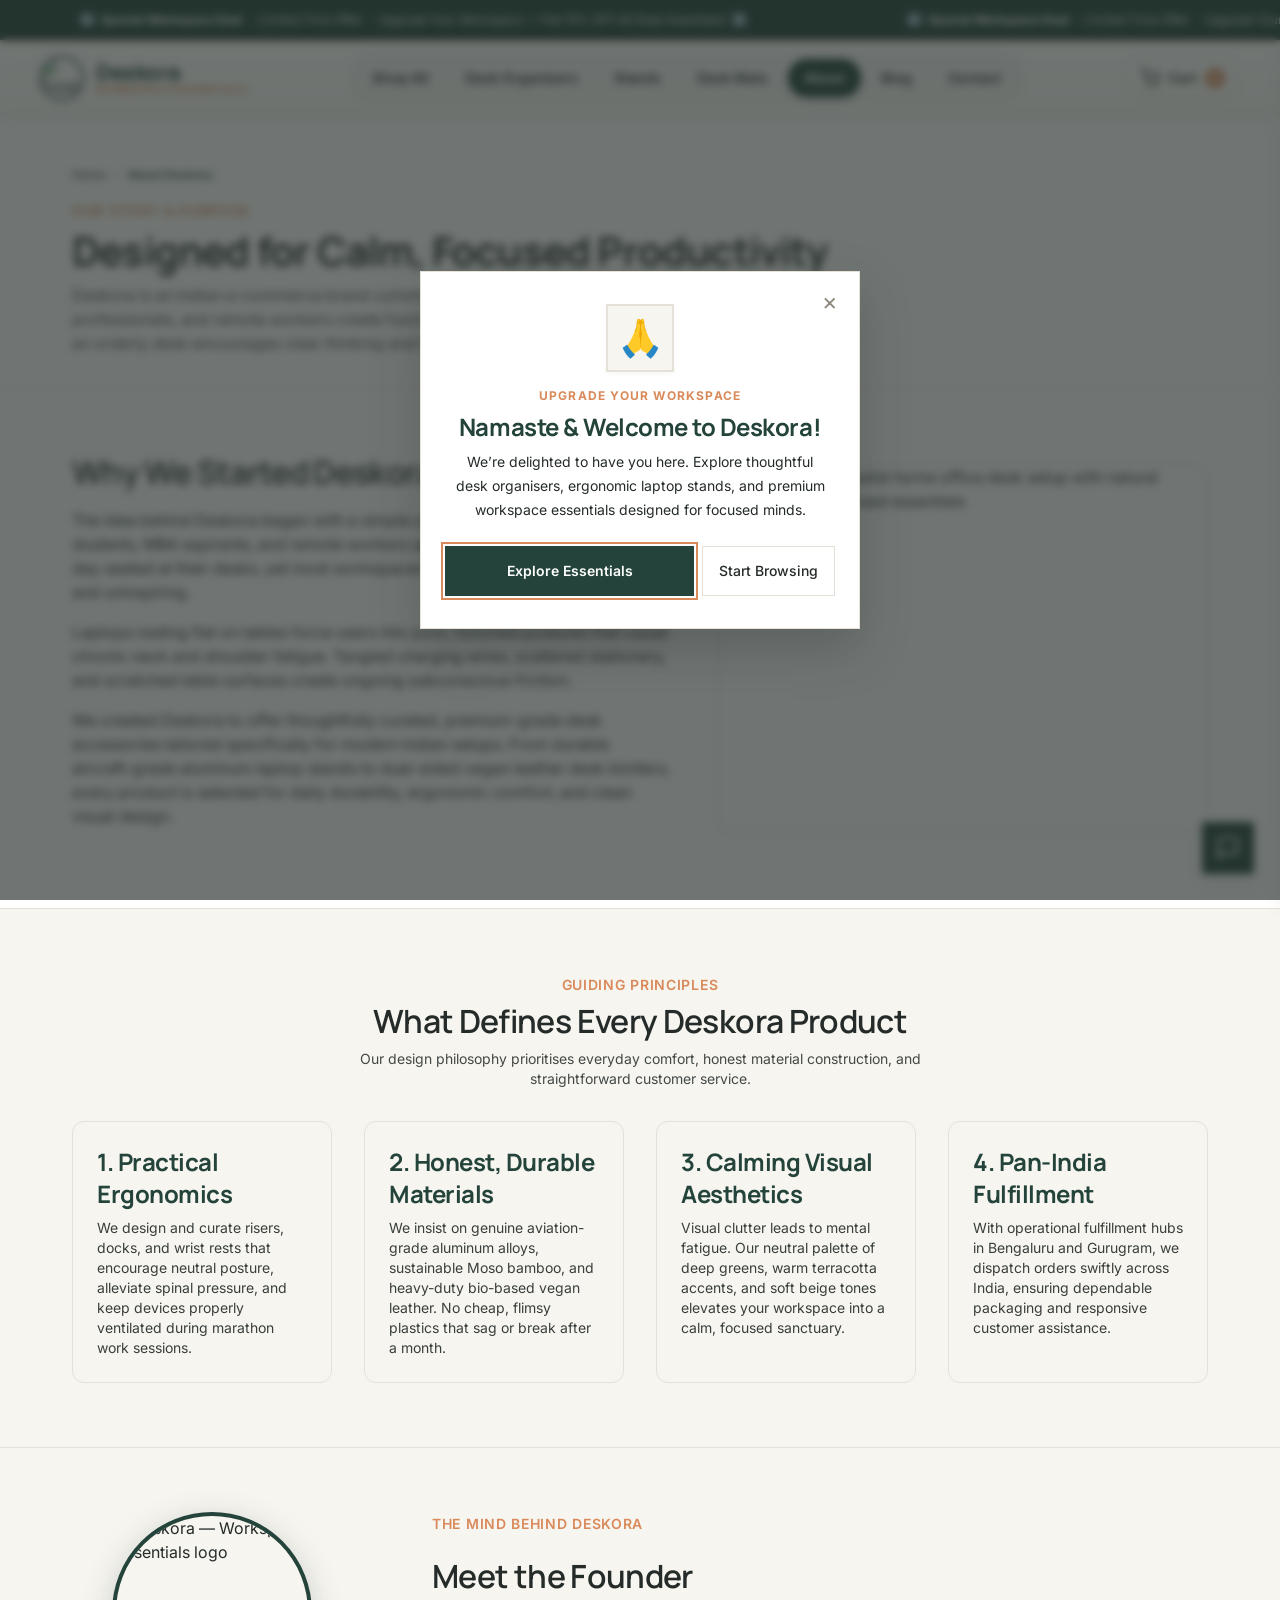
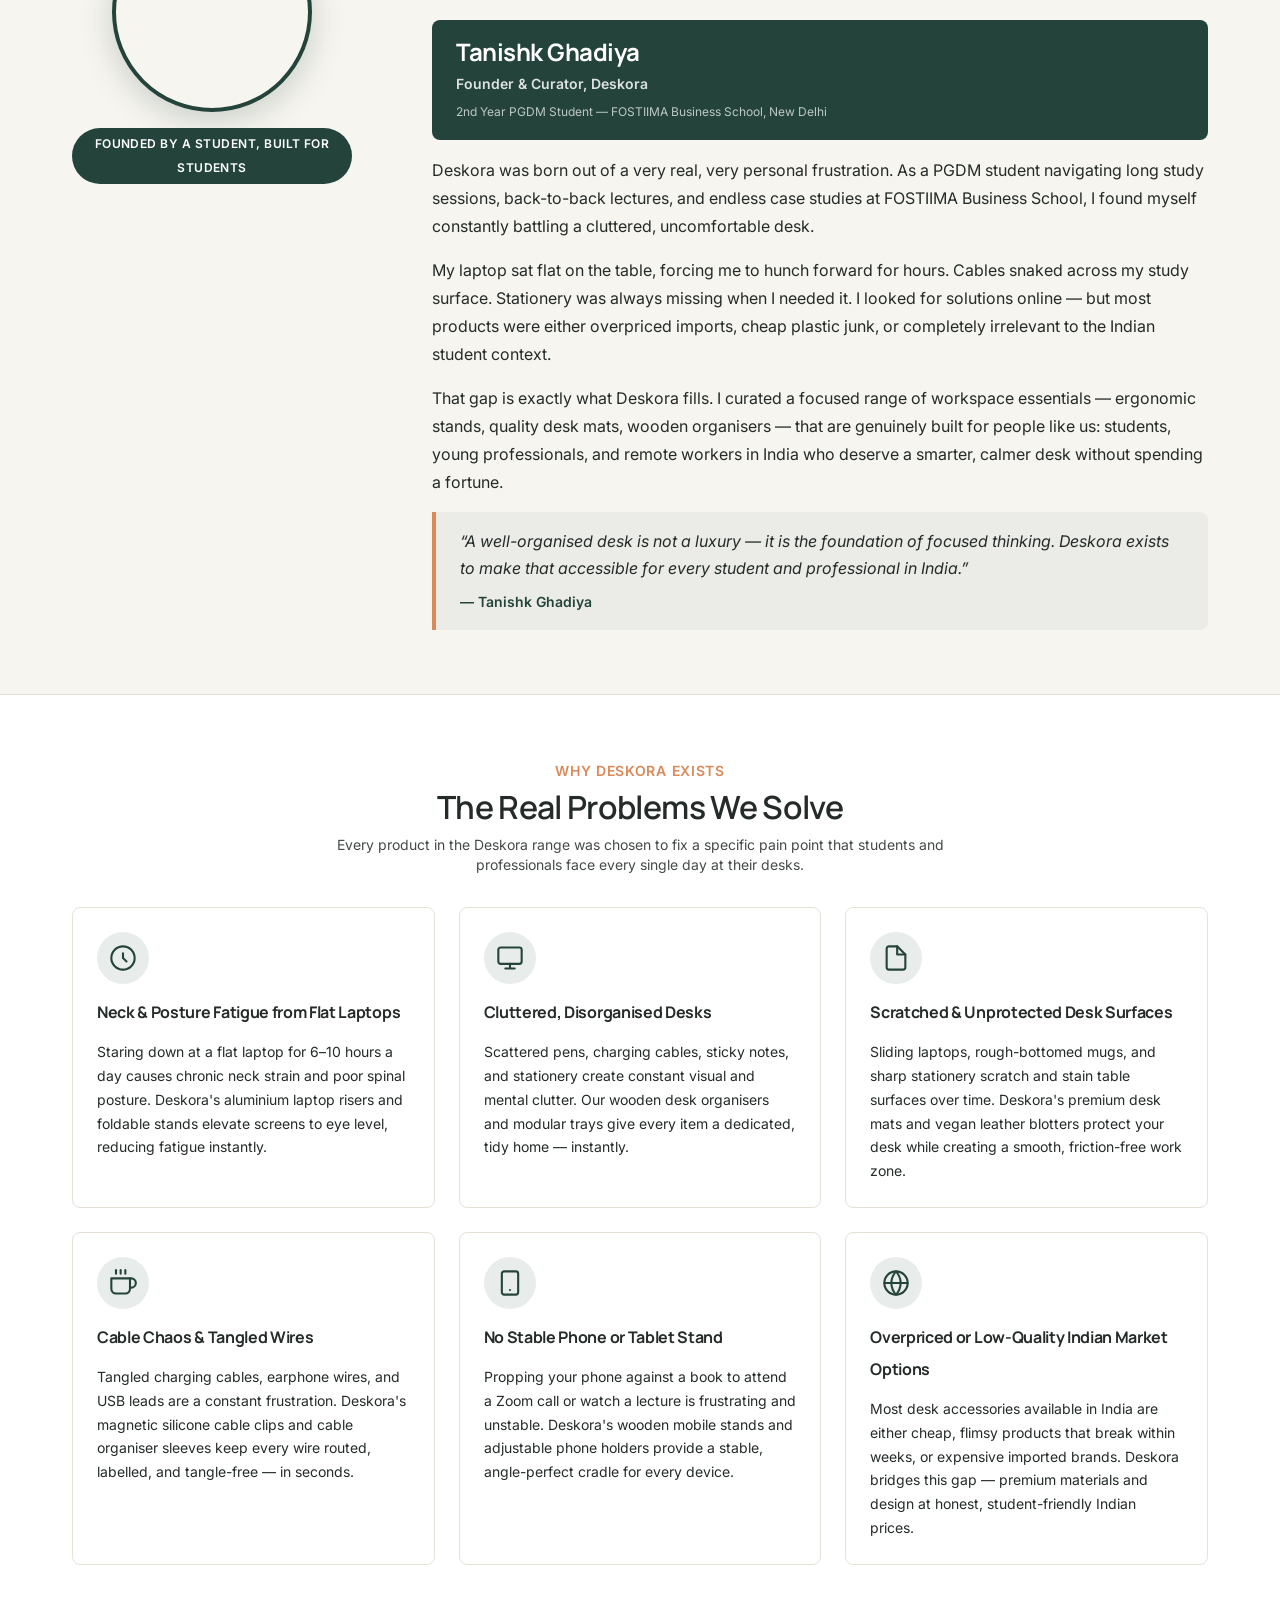
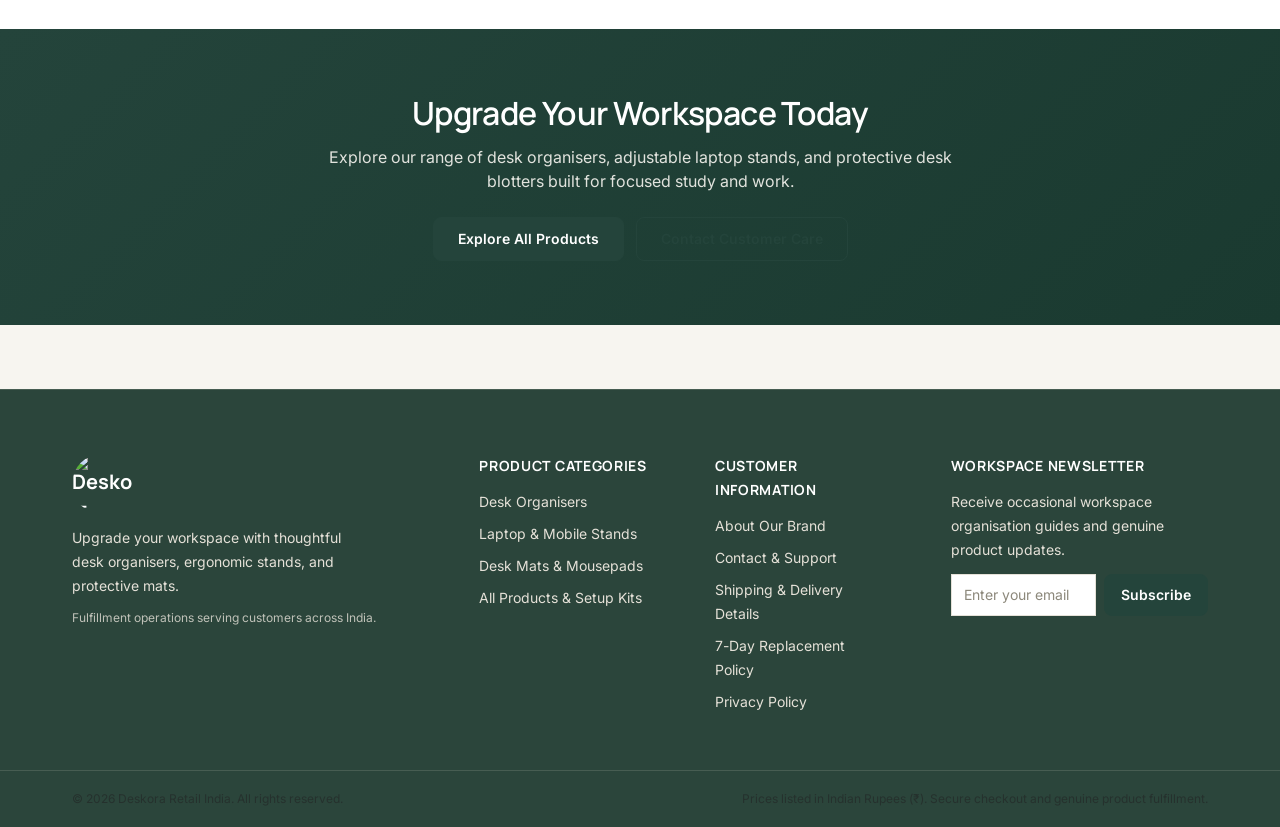
==== about-us.html @ 025d9688 "Add files via upload" ====
﻿<!DOCTYPE html>
<html lang="en">
<head>
  <!-- Google tag (gtag.js) -->
  <script async src="https://www.googletagmanager.com/gtag/js?id=G-N4H3FCHGR4"></script>
  <script>
    window.dataLayer = window.dataLayer || [];
    function gtag(){dataLayer.push(arguments);}
    gtag('js', new Date());
    gtag('config', 'G-N4H3FCHGR4');
  </script>
  <meta charset="UTF-8" />
  <meta name="viewport" content="width=device-width, initial-scale=1.0" />
  <title>About Deskora | Our Story &amp; Workspace Mission</title>
  <meta name="description" content="Learn about Deskora and our mission to help Indian students and professionals create organised, functional, and aesthetic workspaces." />
  <meta name="robots" content="index, follow" />
  <meta name="theme-color" content="#24443B" />

  <!-- Preconnect to Google Fonts -->
  <link rel="preconnect" href="https://fonts.googleapis.com" />
  <link rel="preconnect" href="https://fonts.gstatic.com" crossorigin />

  <!-- Single Shared Stylesheet -->
  <link rel="icon" type="image/jpeg" href="assets/logo.jpg" />
  <link rel="stylesheet" href="style.css" />
</head>
<body>

  <!-- =========================================================================
       1. REUSABLE HEADER & NAVIGATION
       ========================================================================= -->
  <header class="site-header">
    <!-- Announcement Bar - continuous ticker -->
    <div class="announcement-bar" role="banner" aria-label="Site announcement">
      <div class="announcement-track">
        <p class="announcement-text">&#127381;&nbsp;&nbsp;<strong>Special Workspace Deal</strong>&nbsp;&nbsp;&#8231;&nbsp;&nbsp;Limited Time Offer&nbsp;&nbsp;&#8231;&nbsp;&nbsp;Upgrade Your Workspace &mdash; Flat 15% OFF All Desk Essentials!&nbsp;&nbsp;&#127381;</p>
        <p class="announcement-text" aria-hidden="true">&#127381;&nbsp;&nbsp;<strong>Special Workspace Deal</strong>&nbsp;&nbsp;&#8231;&nbsp;&nbsp;Limited Time Offer&nbsp;&nbsp;&#8231;&nbsp;&nbsp;Upgrade Your Workspace &mdash; Flat 15% OFF All Desk Essentials!&nbsp;&nbsp;&#127381;</p>
      </div>
    </div>

    <!-- Main Navigation Bar -->
    <div class="nav-wrapper">
      <div class="container header-inner">
        
                <!-- Brand Logo -->
        <a href="index.html" class="brand-logo" aria-label="Deskora Homepage">
          <img src="assets/logo.jpg" alt="Deskora Logo" class="brand-logo-img" width="44" height="44" />
          <span class="brand-text-wrap">
            <span class="brand-name">Deskora</span>
            <span class="brand-sub">Workspace Essentials</span>
          </span>
        </a>

        <!-- Desktop Navigation Menu -->
        <nav class="desktop-nav" aria-label="Desktop Primary Navigation">
          <ul class="nav-list">
            <li><a href="shop.html" class="nav-link">Shop All</a></li>
            <li><a href="desk-organisers.html" class="nav-link">Desk Organisers</a></li>
            <li><a href="laptop-and-mobile-stands.html" class="nav-link">Stands</a></li>
            <li><a href="desk-mats-and-mousepads.html" class="nav-link">Desk Mats</a></li>
            <li><a href="about-us.html" class="nav-link nav-link-active" aria-current="page">About</a></li>
            <li><a href="blog.html" class="nav-link">Blog</a></li>
            <li><a href="contact.html" class="nav-link">Contact</a></li>
          </ul>
        </nav>

        <!-- Header Actions: Cart Button & Mobile Menu Toggle -->
        <div class="header-actions">
          <!-- Cart Toggle Button with Counter Badge -->
          <button 
            type="button" 
            class="cart-toggle-btn" 
            id="cart-toggle-btn" 
            aria-label="Open Shopping Cart" 
            aria-expanded="false" 
            aria-controls="cart-drawer">
            <svg class="cart-icon" width="20" height="20" viewBox="0 0 24 24" fill="none" stroke="currentColor" stroke-width="2" stroke-linecap="round" stroke-linejoin="round" aria-hidden="true">
              <circle cx="9" cy="21" r="1"></circle>
              <circle cx="20" cy="21" r="1"></circle>
              <path d="M1 1h4l2.68 13.39a2 2 0 0 0 2 1.61h9.72a2 2 0 0 0 2-1.61L23 6H6"></path>
            </svg>
            <span class="cart-btn-label">Cart</span>
            <span class="cart-count-badge" id="cart-count-badge" aria-live="polite">0</span>
          </button>
          
          <!-- Mobile Menu Button (Hamburger) -->
          <button 
            type="button" 
            class="mobile-menu-btn" 
            id="mobile-menu-btn" 
            aria-label="Toggle navigation menu" 
            aria-expanded="false" 
            aria-controls="mobile-nav">
            <span class="menu-icon-bar" aria-hidden="true"></span>
            <span class="menu-icon-bar" aria-hidden="true"></span>
            <span class="menu-icon-bar" aria-hidden="true"></span>
          </button>
        </div>

      </div>
    </div>

    <!-- Mobile Navigation Drawer -->
    <nav class="mobile-nav" id="mobile-nav" aria-label="Mobile Navigation">
      <ul class="mobile-nav-list">
        <li><a href="index.html" class="mobile-nav-link">Home</a></li>
        <li><a href="shop.html" class="mobile-nav-link">Shop All Products</a></li>
        <li><a href="desk-organisers.html" class="mobile-nav-link">Desk Organisers</a></li>
        <li><a href="laptop-and-mobile-stands.html" class="mobile-nav-link">Laptop &amp; Mobile Stands</a></li>
        <li><a href="desk-mats-and-mousepads.html" class="mobile-nav-link">Desk Mats &amp; Mousepads</a></li>
        <li><a href="about-us.html" class="mobile-nav-link mobile-nav-link-active" aria-current="page">About Deskora</a></li>
        <li><a href="contact.html" class="mobile-nav-link">Contact &amp; Support</a></li>
      </ul>
      <div class="mobile-nav-footer">
        <a href="shop.html" class="btn btn-primary">Browse All Products</a>
      </div>
    </nav>
  </header>

  <!-- =========================================================================
       CART DRAWER (SLIDE-OUT PANEL)
       ========================================================================= -->
  <div class="cart-backdrop" id="cart-backdrop" aria-hidden="true"></div>
  <aside class="cart-drawer" id="cart-drawer" role="dialog" aria-modal="true" aria-labelledby="cart-drawer-title" aria-hidden="true">
    <div class="cart-drawer-header">
      <div id="cart-drawer-title" class="cart-drawer-title">Your Cart</div>
      <button type="button" class="cart-close-btn" id="cart-close-btn" aria-label="Close cart">&times;</button>
    </div>
    <div class="cart-drawer-body" id="cart-items-container">
      <p class="cart-empty-message">Your cart is currently empty. Explore our desk essentials to get started.</p>
    </div>
    <div class="cart-drawer-footer">
      <div class="cart-subtotal-row">
        <span>Subtotal:</span>
        <span class="cart-subtotal-price" id="cart-subtotal-price">₹0</span>
      </div>
      <p class="cart-tax-notice">Standard pan-India delivery. Taxes calculated at checkout.</p>
      <button type="button" class="btn btn-primary cart-checkout-btn" id="cart-checkout-btn">Proceed to Checkout</button>
      <div class="checkout-status-notice" id="checkout-status-notice" role="status" aria-live="polite"></div>
    </div>
  </aside>

  <!-- =========================================================================
       2. MAIN CONTENT: ABOUT DESKORA
       ========================================================================= -->
  <main id="main-content" class="about-page-main">

    <!-- Breadcrumb & Header -->
    <section class="page-header-section" aria-labelledby="about-page-title">
      <div class="container">
        <nav class="breadcrumb-nav" aria-label="Breadcrumb">
          <ol class="breadcrumb-list">
            <li><a href="index.html">Home</a></li>
            <li aria-hidden="true">&rsaquo;</li>
            <li aria-current="page">About Deskora</li>
          </ol>
        </nav>
        <p class="section-tagline">Our Story &amp; Purpose</p>
        <h1 id="about-page-title" class="page-title">Designed for Calm, Focused Productivity</h1>
        <p class="page-intro-text">
          Deskora is an Indian e-commerce brand committed to helping students, young professionals, and remote workers create functional and aesthetic workspaces. We believe an orderly desk encourages clear thinking and better daily focus.
        </p>
      </div>
    </section>

    <!-- Narrative Story Section with Image Split -->
    <section class="about-story-section" aria-labelledby="story-heading">
      <div class="container about-grid">
        <div class="about-content">
          <h2 id="story-heading" class="section-title">Why We Started Deskora</h2>
          <p>
            The idea behind Deskora began with a simple observation: millions of Indian students, MBA aspirants, and remote workers spend upwards of 8 to 12 hours a day seated at their desks, yet most workspaces are cluttered, uncomfortable, and uninspiring.
          </p>
          <p>
            Laptops resting flat on tables force users into poor, hunched postures that cause chronic neck and shoulder fatigue. Tangled charging wires, scattered stationery, and scratched table surfaces create ongoing subconscious friction.
          </p>
          <p>
            We created Deskora to offer thoughtfully curated, premium-grade desk accessories tailored specifically for modern Indian setups. From durable aircraft-grade aluminum laptop stands to dual-sided vegan leather desk blotters, every product is selected for daily durability, ergonomic comfort, and clean visual design.
          </p>
        </div>
        <div class="about-image-wrapper">
          <img 
            src="https://images.unsplash.com/photo-1507238691740-187a5b1d37b8?w=800&amp;auto=format&amp;fit=crop&amp;q=80" 
            alt="Warm and minimalist home office desk setup with natural sunlight and organised essentials"
            class="about-image"
            width="800"
            height="600"
            loading="eager"
          />
        </div>
      </div>
    </section>

    <!-- Brand Values & Core Pillars -->
    <section class="about-values-section" aria-labelledby="values-heading">
      <div class="container">
        <div class="section-header">
          <p class="section-tagline">Guiding Principles</p>
          <h2 id="values-heading" class="section-title">What Defines Every Deskora Product</h2>
          <p class="section-description">
            Our design philosophy prioritises everyday comfort, honest material construction, and straightforward customer service.
          </p>
        </div>

        <div class="guide-pillars-grid">
          
          <div class="guide-pillar-card">
            <h3 class="pillar-title">1. Practical Ergonomics</h3>
            <p class="pillar-text">
              We design and curate risers, docks, and wrist rests that encourage neutral posture, alleviate spinal pressure, and keep devices properly ventilated during marathon work sessions.
            </p>
          </div>

          <div class="guide-pillar-card">
            <h3 class="pillar-title">2. Honest, Durable Materials</h3>
            <p class="pillar-text">
              We insist on genuine aviation-grade aluminum alloys, sustainable Moso bamboo, and heavy-duty bio-based vegan leather. No cheap, flimsy plastics that sag or break after a month.
            </p>
          </div>

          <div class="guide-pillar-card">
            <h3 class="pillar-title">3. Calming Visual Aesthetics</h3>
            <p class="pillar-text">
              Visual clutter leads to mental fatigue. Our neutral palette of deep greens, warm terracotta accents, and soft beige tones elevates your workspace into a calm, focused sanctuary.
            </p>
          </div>

          <div class="guide-pillar-card">
            <h3 class="pillar-title">4. Pan-India Fulfillment</h3>
            <p class="pillar-text">
              With operational fulfillment hubs in Bengaluru and Gurugram, we dispatch orders swiftly across India, ensuring dependable packaging and responsive customer assistance.
            </p>
          </div>

        </div>
      </div>
    </section>

    <!-- =========================================================
         FOUNDER SECTION — The Face Behind Deskora
         ========================================================= -->
    <section class="founder-section" aria-labelledby="founder-heading">
      <div class="container founder-grid">

        <!-- Founder Logo / Badge -->
        <div class="founder-visual">
          <div class="founder-logo-wrap">
            <img src="assets/logo.jpg" alt="Deskora — Workspace Essentials logo" class="founder-logo-img" width="200" height="200" />
          </div>
          <div class="founder-badge">
            <span class="founder-badge-label">Founded by a Student, Built for Students</span>
          </div>
        </div>

        <!-- Founder Story -->
        <div class="founder-content">
          <p class="section-tagline">The Mind Behind Deskora</p>
          <h2 id="founder-heading" class="section-title">Meet the Founder</h2>
          <div class="founder-intro-card">
            <div class="founder-name-block">
              <h3 class="founder-name">Tanishk Ghadiya</h3>
              <p class="founder-title">Founder &amp; Curator, Deskora</p>
              <p class="founder-credentials">2nd Year PGDM Student &mdash; FOSTIIMA Business School, New Delhi</p>
            </div>
          </div>
          <p class="founder-para">
            Deskora was born out of a very real, very personal frustration. As a PGDM student navigating long study sessions, back-to-back lectures, and endless case studies at FOSTIIMA Business School, I found myself constantly battling a cluttered, uncomfortable desk.
          </p>
          <p class="founder-para">
            My laptop sat flat on the table, forcing me to hunch forward for hours. Cables snaked across my study surface. Stationery was always missing when I needed it. I looked for solutions online — but most products were either overpriced imports, cheap plastic junk, or completely irrelevant to the Indian student context.
          </p>
          <p class="founder-para">
            That gap is exactly what Deskora fills. I curated a focused range of workspace essentials — ergonomic stands, quality desk mats, wooden organisers — that are genuinely built for people like us: students, young professionals, and remote workers in India who deserve a smarter, calmer desk without spending a fortune.
          </p>
          <blockquote class="founder-quote">
            &ldquo;A well-organised desk is not a luxury &mdash; it is the foundation of focused thinking. Deskora exists to make that accessible for every student and professional in India.&rdquo;
            <cite>&mdash; Tanishk Ghadiya</cite>
          </blockquote>
        </div>
      </div>
    </section>

    <!-- =========================================================
         PROBLEMS WE SOLVE
         ========================================================= -->
    <section class="problems-section" aria-labelledby="problems-heading">
      <div class="container">
        <div class="section-header">
          <p class="section-tagline">Why Deskora Exists</p>
          <h2 id="problems-heading" class="section-title">The Real Problems We Solve</h2>
          <p class="section-description">
            Every product in the Deskora range was chosen to fix a specific pain point that students and professionals face every single day at their desks.
          </p>
        </div>

        <div class="problems-grid">

          <div class="problem-card">
            <div class="problem-icon" aria-hidden="true">
              <svg width="28" height="28" viewBox="0 0 24 24" fill="none" stroke="currentColor" stroke-width="1.8" stroke-linecap="round" stroke-linejoin="round">
                <path d="M12 2C6.48 2 2 6.48 2 12s4.48 10 10 10 10-4.48 10-10S17.52 2 12 2z"/>
                <path d="M12 8v4l3 3"/>
              </svg>
            </div>
            <h3 class="problem-title">Neck &amp; Posture Fatigue from Flat Laptops</h3>
            <p class="problem-text">
              Staring down at a flat laptop for 6–10 hours a day causes chronic neck strain and poor spinal posture. Deskora's aluminium laptop risers and foldable stands elevate screens to eye level, reducing fatigue instantly.
            </p>
          </div>

          <div class="problem-card">
            <div class="problem-icon" aria-hidden="true">
              <svg width="28" height="28" viewBox="0 0 24 24" fill="none" stroke="currentColor" stroke-width="1.8" stroke-linecap="round" stroke-linejoin="round">
                <rect x="2" y="3" width="20" height="14" rx="2"/>
                <path d="M8 21h8M12 17v4"/>
              </svg>
            </div>
            <h3 class="problem-title">Cluttered, Disorganised Desks</h3>
            <p class="problem-text">
              Scattered pens, charging cables, sticky notes, and stationery create constant visual and mental clutter. Our wooden desk organisers and modular trays give every item a dedicated, tidy home — instantly.
            </p>
          </div>

          <div class="problem-card">
            <div class="problem-icon" aria-hidden="true">
              <svg width="28" height="28" viewBox="0 0 24 24" fill="none" stroke="currentColor" stroke-width="1.8" stroke-linecap="round" stroke-linejoin="round">
                <path d="M13 2H6a2 2 0 0 0-2 2v16a2 2 0 0 0 2 2h12a2 2 0 0 0 2-2V9z"/>
                <polyline points="13,2 13,9 20,9"/>
              </svg>
            </div>
            <h3 class="problem-title">Scratched &amp; Unprotected Desk Surfaces</h3>
            <p class="problem-text">
              Sliding laptops, rough-bottomed mugs, and sharp stationery scratch and stain table surfaces over time. Deskora's premium desk mats and vegan leather blotters protect your desk while creating a smooth, friction-free work zone.
            </p>
          </div>

          <div class="problem-card">
            <div class="problem-icon" aria-hidden="true">
              <svg width="28" height="28" viewBox="0 0 24 24" fill="none" stroke="currentColor" stroke-width="1.8" stroke-linecap="round" stroke-linejoin="round">
                <path d="M18 8h1a4 4 0 0 1 0 8h-1"/>
                <path d="M2 8h16v9a4 4 0 0 1-4 4H6a4 4 0 0 1-4-4V8z"/>
                <line x1="6" y1="1" x2="6" y2="4"/>
                <line x1="10" y1="1" x2="10" y2="4"/>
                <line x1="14" y1="1" x2="14" y2="4"/>
              </svg>
            </div>
            <h3 class="problem-title">Cable Chaos &amp; Tangled Wires</h3>
            <p class="problem-text">
              Tangled charging cables, earphone wires, and USB leads are a constant frustration. Deskora's magnetic silicone cable clips and cable organiser sleeves keep every wire routed, labelled, and tangle-free — in seconds.
            </p>
          </div>

          <div class="problem-card">
            <div class="problem-icon" aria-hidden="true">
              <svg width="28" height="28" viewBox="0 0 24 24" fill="none" stroke="currentColor" stroke-width="1.8" stroke-linecap="round" stroke-linejoin="round">
                <rect x="5" y="2" width="14" height="20" rx="2" ry="2"/>
                <line x1="12" y1="18" x2="12" y2="18"/>
              </svg>
            </div>
            <h3 class="problem-title">No Stable Phone or Tablet Stand</h3>
            <p class="problem-text">
              Propping your phone against a book to attend a Zoom call or watch a lecture is frustrating and unstable. Deskora's wooden mobile stands and adjustable phone holders provide a stable, angle-perfect cradle for every device.
            </p>
          </div>

          <div class="problem-card">
            <div class="problem-icon" aria-hidden="true">
              <svg width="28" height="28" viewBox="0 0 24 24" fill="none" stroke="currentColor" stroke-width="1.8" stroke-linecap="round" stroke-linejoin="round">
                <circle cx="12" cy="12" r="10"/>
                <line x1="2" y1="12" x2="22" y2="12"/>
                <path d="M12 2a15.3 15.3 0 0 1 4 10 15.3 15.3 0 0 1-4 10 15.3 15.3 0 0 1-4-10 15.3 15.3 0 0 1 4-10z"/>
              </svg>
            </div>
            <h3 class="problem-title">Overpriced or Low-Quality Indian Market Options</h3>
            <p class="problem-text">
              Most desk accessories available in India are either cheap, flimsy products that break within weeks, or expensive imported brands. Deskora bridges this gap — premium materials and design at honest, student-friendly Indian prices.
            </p>
          </div>

        </div>
      </div>
    </section>

    <!-- Call to Action Banner -->
    <section class="cta-banner" aria-labelledby="cta-about-heading">
      <div class="container cta-inner">
        <h2 id="cta-about-heading" class="cta-title">Upgrade Your Workspace Today</h2>
        <p class="cta-text">
          Explore our range of desk organisers, adjustable laptop stands, and protective desk blotters built for focused study and work.
        </p>
        <div class="cta-actions">
          <a href="shop.html" class="btn btn-primary">Explore All Products</a>
          <a href="contact.html" class="btn btn-secondary">Contact Customer Care</a>
        </div>
      </div>
    </section>

  </main>

  <!-- =========================================================================
       3. REUSABLE FOOTER
       ========================================================================= -->
  <footer class="site-footer">
    <div class="container footer-grid">
      
      <!-- Brand & Mission Column -->
      <div class="footer-col footer-brand-col">
        <a href="index.html" class="footer-brand-logo">
          <img src="assets/logo.jpg" alt="Deskora — Workspace Essentials" class="footer-brand-logo-img" width="80" height="80" />
        </a>
        <p class="footer-tagline">
          Upgrade your workspace with thoughtful desk organisers, ergonomic stands, and protective mats.
        </p>
        <p class="footer-note">
          Fulfillment operations serving customers across India.
        </p>
      </div>

      <!-- Categories Column -->
      <div class="footer-col">
        <h4 class="footer-heading">Product Categories</h4>
        <ul class="footer-links">
          <li><a href="desk-organisers.html">Desk Organisers</a></li>
          <li><a href="laptop-and-mobile-stands.html">Laptop &amp; Mobile Stands</a></li>
          <li><a href="desk-mats-and-mousepads.html">Desk Mats &amp; Mousepads</a></li>
          <li><a href="shop.html">All Products &amp; Setup Kits</a></li>
        </ul>
      </div>

      <!-- Customer Care Column -->
      <div class="footer-col">
        <h4 class="footer-heading">Customer Information</h4>
        <ul class="footer-links">
          <li><a href="about-us.html">About Our Brand</a></li>
          <li><a href="contact.html">Contact &amp; Support</a></li>
          <li><a href="shipping-delivery.html">Shipping &amp; Delivery Details</a></li>
          <li><a href="replacement-policy.html">7-Day Replacement Policy</a></li>
          <li><a href="privacy-policy.html">Privacy Policy</a></li>
        </ul>
      </div>

      <!-- Newsletter Column -->
      <div class="footer-col footer-newsletter-col">
        <h4 class="footer-heading">Workspace Newsletter</h4>
        <p class="footer-newsletter-text">
          Receive occasional workspace organisation guides and genuine product updates.
        </p>
        <form class="newsletter-form" id="newsletter-form" novalidate>
          <div class="form-group">
            <label for="newsletter-email" class="visually-hidden">Email address</label>
            <div class="newsletter-input-group">
              <input type="email" id="newsletter-email" name="email" required placeholder="Enter your email" autocomplete="email" />
              <button type="submit" class="btn btn-primary newsletter-submit-btn" id="newsletter-submit-btn">Subscribe</button>
            </div>
            <span class="form-error-message" id="newsletter-error" aria-live="polite"></span>
          </div>
          <div class="form-feedback" id="newsletter-feedback" role="status" aria-live="polite"></div>
        </form>
      </div>

    </div>

    <!-- Bottom Copyright Bar -->
    <div class="footer-bottom">
      <div class="container footer-bottom-inner">
        <p>&copy; 2026 Deskora Retail India. All rights reserved.</p>
        <p class="footer-disclaimer">Prices listed in Indian Rupees (₹). Secure checkout and genuine product fulfillment.</p>
      </div>
    </div>
  </footer>

  <!-- =========================================================================
       4. EXTERNAL JAVASCRIPT
       ========================================================================= -->
  <script src="data.js"></script>
  <script src="script.js"></script>
</body>
</html>
---- style.css ----
﻿/* ==========================================================================
   DESKORA - GLOBAL STYLESHEET (style.css)
   Clean, modern, minimal & premium e-commerce layer
   Built mobile-first according to design-brief.md
   ========================================================================== */

/* --------------------------------------------------------------------------
   0. GOOGLE FONTS IMPORT
   -------------------------------------------------------------------------- */
@import url('https://fonts.googleapis.com/css2?family=Inter:wght@400;500;600&family=Manrope:wght@600;700;800&display=swap');

/* --------------------------------------------------------------------------
   1. CSS CUSTOM PROPERTIES (:root)
   -------------------------------------------------------------------------- */
:root {
  /* --- Brand Colour Palette --- */
  --color-primary: #24443B;           /* Deep Forest Green */
  --color-primary-hover: #1B332C;
  --color-accent: #D98A5B;            /* Warm Terracotta */
  --color-accent-hover: #C27546;
  --color-text: #242B29;              /* Charcoal */
  --color-neutral-1: #F7F5F0;         /* Warm Off-White */
  --color-neutral-2: #E5E1D8;         /* Soft Beige-Grey */
  --color-white: #FFFFFF;
  --color-footer-bg: #2B453B;         /* Refined Pine Forest — richer green, neither pitch-black nor washed out */
  --color-placeholder: #8C887B;
  --color-error: #C53030;             /* Validation Crimson */

  /* --- Semantic State Colours --- */
  --color-card-border-hover: #D0CBBF;
  --color-info-bg: #F0F4F2;
  --color-error-bg: #FDF2F2;
  --color-warning-bg: #FBF7EE;
  --color-warning-border: #E0D3BC;
  --color-warning-border-alt: #D8C7A5;
  --color-warning-text: #684E25;
  --color-warning-text-dark: #4A3414;
  --color-warning-text-alt: #634C24;
  --color-success-bg: #EEF7F2;
  --color-success-bg-alt: #EDF7F2;
  --color-success-border: #B4DFC4;
  --color-success-text: #1A5432;
  --color-success-text-dark: #0E3E22;

  /* --- Accent Colours for Gradients & Ratings --- */
  --color-hero-gradient-end: #f0ece4;
  --color-cta-gradient-end: #1a3a30;
  --color-star: #F5A623;

  /* --- Animated Living Desk Visual Variables --- */
  --color-desk-wood: #C89D74;
  --color-desk-wood-dark: #A57850;
  --color-desk-wood-bevel: #8E653F;
  --color-laptop-body: #4A5568;
  --color-laptop-screen-bg: #1A202C;
  --color-keyboard-body: #2D3748;
  --color-lamp-cone: rgba(245, 166, 35, 0.18);
  --color-lamp-cone-night: rgba(245, 166, 35, 0.42);
  --color-desk-night-bg: #1a2228;
  --color-desk-wall-end: #ebe7dc;
  --color-metal-dark: #64748b;
  --color-metal-mid: #94a3b8;
  --color-metal-deep: #475569;
  --color-metal-light: #cbd5e1;
  --color-mat-leather-dark: #1e293b;
  --color-mat-leather-darker: #0f172a;
  --color-key-cap: #334155;
  --color-dot-red: #ef4444;
  --color-dot-yellow: #f59e0b;
  --color-dot-green: #10b981;
  --color-code-blue: #38bdf8;
  --color-code-green: #4ade80;
  --color-code-purple: #a855f7;
  --color-wood-caddy-light: #b48558;
  --color-wood-caddy-dark: #8c5d35;
  --color-pen-gold-dark: #d97706;
  --color-pen-gold-light: #fbbf24;
  --color-sticky-yellow: #fef08a;
  --color-sticky-text: #854d0e;
  --color-black: #000000;
  --color-offwhite-light: #f8fafc;
  --color-cup-edge: #e2e8f0;

  /* --- Micro Spacing & Sizing Tokens --- */
  --spacing-micro: 2px;
  --font-size-micro: 0.75rem;         /* 12px */

  /* --- Typography Families --- */
  --font-heading: 'Manrope', -apple-system, BlinkMacSystemFont, 'Segoe UI', Roboto, sans-serif;
  --font-body: 'Inter', -apple-system, BlinkMacSystemFont, 'Segoe UI', Roboto, sans-serif;

  /* --- Spacing Scale (4px to 80px) --- */
  --spacing-1: 4px;
  --spacing-2: 8px;
  --spacing-3: 12px;
  --spacing-4: 16px;
  --spacing-5: 24px;
  --spacing-6: 32px;
  --spacing-7: 48px;
  --spacing-8: 64px;
  --spacing-9: 80px;

  /* --- Border Radius --- */
  --border-radius-sm: 4px;
  --border-radius-md: 8px;
  --border-radius-lg: 12px;

  /* --- Shadows --- */
  --shadow-sm: 0 2px 4px rgba(36, 43, 41, 0.04);
  --shadow-md: 0 8px 16px rgba(36, 43, 41, 0.08);

  /* --- Transitions --- */
  --transition-fast: 0.15s ease;
  --transition-base: 0.2s ease;

  /* --- Layout & Container --- */
  --container-max-width: 1200px;
  --container-padding: var(--spacing-4);

  /* --- Base Mobile Typography Scale --- */
  --font-size-h1: 1.75rem;            /* 28px */
  --line-height-h1: 2.25rem;          /* 36px */
  --font-size-h2: 1.5rem;             /* 24px */
  --line-height-h2: 2rem;             /* 32px */
  --font-size-h3: 1.25rem;            /* 20px */
  --line-height-h3: 1.75rem;          /* 28px */
  --font-size-body: 0.9375rem;        /* 15px */
  --line-height-body: 1.375rem;       /* 22px */
  --font-size-small: 0.8125rem;       /* 13px */
  --line-height-small: 1.125rem;      /* 18px */
  --font-size-caption: 0.6875rem;     /* 11px */
  --line-height-caption: 1rem;        /* 16px */

  /* --- Desktop Typography Reference Tokens --- */
  --font-size-h1-desktop: 2.5rem;     /* 40px */
  --line-height-h1-desktop: 3rem;     /* 48px */
  --font-size-h2-desktop: 2rem;       /* 32px */
  --line-height-h2-desktop: 2.5rem;   /* 40px */
  --font-size-h3-desktop: 1.5rem;     /* 24px */
  --line-height-h3-desktop: 2rem;     /* 32px */
  --font-size-body-desktop: 1rem;     /* 16px */
  --line-height-body-desktop: 1.5rem; /* 24px */
  --font-size-small-desktop: 0.875rem;/* 14px */
  --line-height-small-desktop: 1.25rem;/* 20px */
  --font-size-caption-desktop: 0.75rem;/* 12px */
  --line-height-caption-desktop: 1rem;/* 16px */
}

/* --------------------------------------------------------------------------
   2. MODERN CSS RESET
   -------------------------------------------------------------------------- */
*,
*::before,
*::after {
  box-sizing: border-box;
  margin: 0;
  padding: 0;
}

html {
  -webkit-text-size-adjust: 100%;
  scroll-behavior: smooth;
}

body {
  min-height: 100vh;
  text-rendering: optimizeSpeed;
  -webkit-font-smoothing: antialiased;
  -moz-osx-font-smoothing: grayscale;
}

img,
picture,
video,
canvas,
svg {
  display: block;
  max-width: 100%;
  height: auto;
}

input,
button,
textarea,
select {
  font: inherit;
  color: inherit;
}

ul,
ol {
  list-style: none;
}

a {
  color: inherit;
  text-decoration: none;
}

table {
  border-collapse: collapse;
  border-spacing: 0;
}

/* --------------------------------------------------------------------------
   3. BASE TYPOGRAPHY
   -------------------------------------------------------------------------- */
body {
  font-family: var(--font-body);
  font-size: var(--font-size-body);
  line-height: var(--line-height-body);
  font-weight: 400;
  color: var(--color-text);
  background-color: var(--color-neutral-1);
}

h1,
h2,
h3 {
  font-family: var(--font-heading);
  color: var(--color-text);
  letter-spacing: -0.02em;
}

h1 {
  font-size: var(--font-size-h1);
  line-height: var(--line-height-h1);
  font-weight: 700;
}

h2 {
  font-size: var(--font-size-h2);
  line-height: var(--line-height-h2);
  font-weight: 600;
}

h3 {
  font-size: var(--font-size-h3);
  line-height: var(--line-height-h3);
  font-weight: 600;
}

p {
  margin-bottom: var(--spacing-4);
  color: var(--color-text);
}

small,
.text-small {
  font-size: var(--font-size-small);
  line-height: var(--line-height-small);
  font-weight: 500;
}

.text-caption {
  font-size: var(--font-size-caption);
  line-height: var(--line-height-caption);
}

a {
  color: var(--color-primary);
  transition: color var(--transition-fast);
}

a:hover,
a:focus-visible {
  color: var(--color-accent);
}

/* --------------------------------------------------------------------------
   4. CONTAINER
   -------------------------------------------------------------------------- */
.container {
  width: 100%;
  max-width: var(--container-max-width);
  margin-left: auto;
  margin-right: auto;
  padding-left: var(--container-padding);
  padding-right: var(--container-padding);
}

/* --------------------------------------------------------------------------
   5. GLOBAL BUTTONS
   -------------------------------------------------------------------------- */
.btn {
  display: inline-flex;
  align-items: center;
  justify-content: center;
  gap: var(--spacing-2);
  width: 100%;
  min-height: 44px;
  padding: var(--spacing-3) var(--spacing-5);
  font-family: var(--font-body);
  font-size: var(--font-size-small);
  font-weight: 600;
  line-height: 1;
  text-align: center;
  text-decoration: none;
  border-radius: var(--border-radius-md);
  border: 1px solid transparent;
  cursor: pointer;
  user-select: none;
  transition: background-color var(--transition-base),
              color var(--transition-base),
              border-color var(--transition-base),
              transform var(--transition-fast),
              box-shadow var(--transition-fast);
}

.btn:focus-visible {
  outline: none;
  box-shadow: 0 0 0 3px rgba(36, 68, 59, 0.25);
}

.btn:disabled,
.btn[aria-disabled="true"] {
  opacity: 0.6;
  cursor: not-allowed;
  pointer-events: none;
  transform: none;
  box-shadow: none;
}

/* Primary Button (Deep Forest Green Brand Action) */
.btn-primary {
  background-color: var(--color-primary);
  color: var(--color-white);
  border-color: var(--color-primary);
}

.btn-primary:hover {
  background-color: var(--color-primary-hover);
  border-color: var(--color-primary-hover);
  color: var(--color-white);
  transform: translateY(-1px);
  box-shadow: var(--shadow-sm);
}

.btn-primary:active {
  transform: translateY(0);
  box-shadow: none;
}

/* Secondary Button (Forest Green Outline) */
.btn-secondary {
  background-color: transparent;
  color: var(--color-primary);
  border-color: var(--color-primary);
}

.btn-secondary:hover {
  background-color: var(--color-neutral-2);
  border-color: var(--color-primary);
  color: var(--color-primary);
  transform: translateY(-1px);
}

.btn-secondary:active {
  transform: translateY(0);
}

/* --------------------------------------------------------------------------
   6. GLOBAL FORM FIELDS
   -------------------------------------------------------------------------- */
label {
  display: block;
  font-family: var(--font-body);
  font-size: var(--font-size-small);
  font-weight: 500;
  color: var(--color-text);
  margin-bottom: var(--spacing-2);
}

input[type="text"],
input[type="email"],
input[type="tel"],
input[type="number"],
input[type="password"],
input[type="search"],
textarea,
select {
  display: block;
  width: 100%;
  min-height: 44px;
  padding: var(--spacing-3) var(--spacing-4);
  font-family: var(--font-body);
  font-size: 1rem;                    /* 16px prevents iOS zoom while keeping readable sizing */
  line-height: var(--line-height-body);
  color: var(--color-text);
  background-color: var(--color-white);
  border: 1px solid var(--color-neutral-2);
  border-radius: var(--border-radius-md);
  transition: border-color var(--transition-base),
              box-shadow var(--transition-base);
}

textarea {
  min-height: 100px;
  resize: vertical;
}

select {
  cursor: pointer;
}

input::placeholder,
textarea::placeholder {
  color: var(--color-placeholder);
  opacity: 1;
}

/* Focus State */
input:focus,
textarea:focus,
select:focus {
  outline: none;
  border-color: var(--color-primary);
  box-shadow: 0 0 0 3px rgba(36, 68, 59, 0.15);
}

/* Error State */
.form-input-error,
input[aria-invalid="true"],
textarea[aria-invalid="true"],
select[aria-invalid="true"] {
  border-color: var(--color-error);
}

.form-input-error:focus,
input[aria-invalid="true"]:focus,
textarea[aria-invalid="true"]:focus,
select[aria-invalid="true"]:focus {
  border-color: var(--color-error);
  box-shadow: 0 0 0 3px rgba(197, 48, 48, 0.15);
}

.form-error-message {
  display: block;
  font-size: var(--font-size-caption);
  line-height: var(--line-height-caption);
  color: var(--color-error);
  margin-top: var(--spacing-1);
}

/* --------------------------------------------------------------------------
   7. RESPONSIVE DESIGN (MOBILE-FIRST BREAKPOINTS)
   -------------------------------------------------------------------------- */

/* Tablet (768px and up) */
@media (min-width: 768px) {
  :root {
    --container-padding: var(--spacing-5);
    --font-size-h1: 2.125rem;          /* 34px */
    --line-height-h1: 2.625rem;        /* 42px */
    --font-size-h2: 1.75rem;           /* 28px */
    --line-height-h2: 2.25rem;         /* 36px */
  }

  .btn {
    width: auto;                       /* Natural button width on larger screens */
  }
}

/* Small Desktop (1024px and up) */
@media (min-width: 1024px) {
  :root {
    --container-padding: var(--spacing-6);
    --font-size-h1: var(--font-size-h1-desktop);
    --line-height-h1: var(--line-height-h1-desktop);
    --font-size-h2: var(--font-size-h2-desktop);
    --line-height-h2: var(--line-height-h2-desktop);
    --font-size-h3: var(--font-size-h3-desktop);
    --line-height-h3: var(--line-height-h3-desktop);
    --font-size-body: var(--font-size-body-desktop);
    --line-height-body: var(--line-height-body-desktop);
    --font-size-small: var(--font-size-small-desktop);
    --line-height-small: var(--line-height-small-desktop);
    --font-size-caption: var(--font-size-caption-desktop);
    --line-height-caption: var(--line-height-caption-desktop);
  }
}

/* Large Desktop (1280px and up) */
@media (min-width: 1280px) {
  :root {
    --container-max-width: 1200px;
  }
}


/* ==========================================================================
   HOMEPAGE SPECIFIC STYLES
   ========================================================================== */

/* --------------------------------------------------------------------------
   Header & Navigation
   -------------------------------------------------------------------------- */
.site-header {
  position: sticky;
  top: 0;
  z-index: 100;
  background-color: var(--color-white);
  box-shadow: var(--shadow-sm);
}

/* --------------------------------------------------------------------------
   ANNOUNCEMENT BAR � Continuous ticker (CSS-only, no JS)
   -------------------------------------------------------------------------- */
.announcement-bar {
  background-color: var(--color-primary);
  color: var(--color-white);
  padding: var(--spacing-2) 0;
  font-size: var(--font-size-caption);
  overflow: hidden;
}

/* The scrolling track: holds two identical copies for a seamless loop */
.announcement-track {
  display: inline-flex;
  animation: ticker-scroll 28s linear infinite;
  will-change: transform;
}

/* Pause on hover or keyboard focus anywhere inside the bar */
.announcement-bar:hover .announcement-track,
.announcement-bar:focus-within .announcement-track {
  animation-play-state: paused;
}

/* Each message copy */
.announcement-text {
  display: inline-block;
  margin-bottom: 0;
  padding: 0 var(--spacing-9);
  color: var(--color-white);
  line-height: var(--line-height-caption);
  white-space: nowrap;
}

/* Animate: translate left by exactly 50% (the width of one copy) for a perfect loop */
@keyframes ticker-scroll {
  0%   { transform: translateX(0); }
  100% { transform: translateX(-50%); }
}

/* Accessibility: static centred text for users who prefer reduced motion */
@media (prefers-reduced-motion: reduce) {
  .announcement-track {
    animation: none;
    display: flex;
    justify-content: center;
  }
  /* Hide the duplicate aria-hidden copy */
  .announcement-text[aria-hidden='true'] {
    display: none;
  }
  .announcement-text {
    padding: 0 var(--spacing-4);
    white-space: normal;
    text-align: center;
  }
}

.nav-wrapper {
  background: linear-gradient(180deg, var(--color-white) 0%, #FAF8F5 100%);
  border-top: 2px solid rgba(217, 138, 91, 0.45);
  border-bottom: 1px solid var(--color-neutral-2);
  box-shadow: 0 4px 20px -2px rgba(36, 43, 41, 0.05), 0 2px 6px -1px rgba(36, 68, 59, 0.03);
  position: relative;
  transition: all var(--transition-fast);
}

.header-inner {
  display: flex;
  align-items: center;
  justify-content: space-between;
  min-height: 72px;
  padding: 6px 0;
  position: relative;
}

/* Brand Logo & Wordmark */
.brand-logo {
  display: inline-flex;
  align-items: center;
  gap: var(--spacing-3);
  text-decoration: none;
  transition: transform var(--transition-fast);
}

.brand-logo:hover {
  transform: translateY(-1px);
}

.brand-logo-img {
  width: 44px;
  height: 44px;
  border-radius: 50%;
  object-fit: cover;
  display: block;
  flex-shrink: 0;
  border: 2px solid var(--color-primary);
  box-shadow: 0 2px 8px rgba(36, 68, 59, 0.18);
  transition: box-shadow var(--transition-fast), transform var(--transition-fast);
}

.brand-logo:hover .brand-logo-img {
  box-shadow: 0 4px 12px rgba(36, 68, 59, 0.3);
  transform: scale(1.04);
}

.brand-text-wrap {
  display: flex;
  flex-direction: column;
  line-height: 1.15;
}

.brand-name {
  font-family: var(--font-heading);
  font-size: 1.35rem;
  font-weight: 800;
  letter-spacing: -0.02em;
  color: var(--color-primary);
}

.brand-sub {
  font-size: 0.65rem;
  font-weight: 700;
  letter-spacing: 0.08em;
  text-transform: uppercase;
  color: var(--color-accent);
}

.logo-mark {
  display: inline-flex;
  align-items: center;
  justify-content: center;
  width: 32px;
  height: 32px;
  border-radius: var(--border-radius-sm);
  background-color: var(--color-primary);
  color: var(--color-white);
  font-weight: 800;
  font-size: 1rem;
}

.footer-brand-logo-img {
  width: 60px;
  height: 60px;
  border-radius: 50%;
  object-fit: cover;
  display: block;
}

/* Floating Capsule Desktop Navigation */
.desktop-nav {
  display: none;
}

.nav-list {
  display: flex;
  align-items: center;
  gap: 4px;
  background: rgba(36, 68, 59, 0.04);
  padding: 4px 6px;
  border-radius: 999px;
  border: 1px solid rgba(229, 225, 216, 0.9);
  box-shadow: inset 0 1px 2px rgba(36, 43, 41, 0.03);
}

.nav-link {
  font-size: var(--font-size-small);
  font-weight: 600;
  color: var(--color-text);
  padding: 7px 16px;
  border-radius: 999px;
  display: inline-block;
  text-decoration: none;
  letter-spacing: -0.01em;
  transition: all var(--transition-fast);
}

.nav-link:hover,
.nav-link:focus-visible {
  color: var(--color-primary);
  background-color: var(--color-white);
  box-shadow: 0 2px 6px rgba(36, 43, 41, 0.08);
  transform: translateY(-1px);
}

.nav-link.nav-link-active,
.nav-link[aria-current="page"] {
  color: var(--color-white);
  background-color: var(--color-primary);
  font-weight: 600;
  box-shadow: 0 2px 8px rgba(36, 68, 59, 0.25);
}

.header-actions {
  display: flex;
  align-items: center;
  gap: var(--spacing-3);
}

.header-shop-btn {
  display: none;
}

/* Mobile Menu Toggle Button */
.mobile-menu-btn {
  display: inline-flex;
  flex-direction: column;
  justify-content: center;
  align-items: center;
  gap: 5px;
  width: 44px;
  height: 44px;
  background: var(--color-neutral-1);
  border: 1px solid var(--color-neutral-2);
  border-radius: 999px;
  cursor: pointer;
  padding: 0;
  transition: all var(--transition-fast);
}

.mobile-menu-btn:hover {
  border-color: var(--color-primary);
  background: var(--color-white);
  box-shadow: 0 2px 6px rgba(36, 68, 59, 0.1);
}

@media (max-width: 480px) {
  .brand-logo {
    gap: var(--spacing-2);
  }
  .brand-logo-img {
    width: 38px;
    height: 38px;
  }
  .brand-name {
    font-size: 1.15rem;
  }
  .brand-sub {
    font-size: 0.6rem;
    letter-spacing: 0.05em;
  }
}

@media (max-width: 360px) {
  .brand-sub {
    display: none;
  }
}

.mobile-menu-btn:focus-visible {
  outline: none;
  box-shadow: 0 0 0 3px rgba(36, 68, 59, 0.2);
}

.menu-icon-bar {
  display: block;
  width: 20px;
  height: 2px;
  background-color: var(--color-text);
  border-radius: 1px;
  transition: transform var(--transition-fast), opacity var(--transition-fast);
}

/* Mobile Navigation Dropdown */
.mobile-nav {
  display: none;
  position: absolute;
  top: 100%;
  left: 0;
  right: 0;
  background-color: var(--color-white);
  border-bottom: 1px solid var(--color-neutral-2);
  padding: var(--spacing-4);
  box-shadow: var(--shadow-md);
}

.mobile-nav.open {
  display: block;
}

.mobile-nav-list {
  display: flex;
  flex-direction: column;
  gap: var(--spacing-2);
}

.mobile-nav-link {
  display: block;
  padding: var(--spacing-2) 0;
  font-family: var(--font-heading);
  font-size: var(--font-size-body);
  font-weight: 600;
  color: var(--color-text);
  border-bottom: 1px solid var(--color-neutral-1);
}

.mobile-nav-link:hover,
.mobile-nav-link:focus-visible {
  color: var(--color-accent);
}

.mobile-nav-footer {
  margin-top: var(--spacing-4);
  padding-top: var(--spacing-3);
  border-top: 1px solid var(--color-neutral-2);
}

/* --------------------------------------------------------------------------
   Hero Section
   -------------------------------------------------------------------------- */
.hero-section {
  padding: var(--spacing-7) 0;
  background: linear-gradient(135deg, var(--color-neutral-1) 0%, var(--color-hero-gradient-end) 100%);
}

.hero-grid {
  display: grid;
  grid-template-columns: 1fr;
  gap: var(--spacing-6);
  align-items: center;
}

.hero-tagline {
  font-family: var(--font-body);
  font-size: var(--font-size-small);
  font-weight: 600;
  text-transform: uppercase;
  letter-spacing: 0.08em;
  color: var(--color-accent);
  margin-bottom: var(--spacing-2);
  display: inline-flex;
  align-items: center;
  gap: var(--spacing-2);
}

.hero-tagline::before {
  content: '';
  display: inline-block;
  width: 24px;
  height: 2px;
  background-color: var(--color-accent);
  border-radius: 1px;
}

.hero-title {
  margin-bottom: var(--spacing-4);
}

.hero-description {
  font-size: var(--font-size-body);
  line-height: var(--line-height-body);
  color: var(--color-text);
  opacity: 0.85;
  margin-bottom: var(--spacing-5);
  max-width: 520px;
}

.hero-actions {
  display: flex;
  flex-direction: column;
  gap: var(--spacing-3);
  margin-bottom: var(--spacing-5);
}

/* Hero Trust Pills */
.hero-trust-pills {
  display: flex;
  flex-wrap: wrap;
  gap: var(--spacing-2);
}

.trust-pill {
  display: inline-flex;
  align-items: center;
  gap: var(--spacing-1);
  padding: var(--spacing-1) var(--spacing-3);
  background-color: var(--color-white);
  border: 1px solid var(--color-neutral-2);
  border-radius: 20px;
  font-size: var(--font-size-caption);
  font-weight: 500;
  color: var(--color-text);
  white-space: nowrap;
}

/* Hero Visual Stack */
.hero-visual-stack {
  position: relative;
}

.hero-image-primary-wrapper {
  border-radius: var(--border-radius-lg);
  overflow: hidden;
  box-shadow: 0 20px 60px rgba(36, 43, 41, 0.14);
  border: 1px solid var(--color-neutral-2);
  background-color: var(--color-neutral-2);
}

.hero-image {
  width: 100%;
  height: auto;
  aspect-ratio: 4/3;
  object-fit: cover;
  display: block;
}

/* Floating product card on hero image */
.hero-floating-card {
  display: flex;
  align-items: center;
  gap: var(--spacing-3);
  position: absolute;
  bottom: var(--spacing-4);
  left: var(--spacing-4);
  background-color: var(--color-white);
  border: 1px solid var(--color-neutral-2);
  border-radius: var(--border-radius-md);
  padding: var(--spacing-3) var(--spacing-4);
  box-shadow: var(--shadow-md);
  max-width: 220px;
}

.hfc-icon {
  font-size: 1.5rem;
  line-height: 1;
  flex-shrink: 0;
}

.hfc-text {
  display: flex;
  flex-direction: column;
  gap: 2px;
}

.hfc-text strong {
  font-size: var(--font-size-caption);
  font-weight: 700;
  color: var(--color-text);
  line-height: 1.3;
}

.hfc-text span {
  font-size: var(--font-size-caption);
  color: var(--color-primary);
  font-weight: 600;
}

/* --------------------------------------------------------------------------
   Section Headers (Reusable)
   -------------------------------------------------------------------------- */
.section-header {
  text-align: center;
  max-width: 640px;
  margin: 0 auto var(--spacing-6);
}

.section-tagline {
  font-size: var(--font-size-small);
  font-weight: 600;
  text-transform: uppercase;
  letter-spacing: 0.05em;
  color: var(--color-accent);
  margin-bottom: var(--spacing-1);
}

.section-title {
  margin-bottom: var(--spacing-2);
}

.section-description {
  font-size: var(--font-size-small);
  line-height: var(--line-height-small);
  color: var(--color-text);
  opacity: 0.85;
  margin-bottom: 0;
}

/* --------------------------------------------------------------------------
   Category Showcase
   -------------------------------------------------------------------------- */
.categories-section {
  padding: var(--spacing-7) 0;
  background-color: var(--color-white);
  border-top: 1px solid var(--color-neutral-2);
  border-bottom: 1px solid var(--color-neutral-2);
}

.category-grid {
  display: grid;
  grid-template-columns: 1fr;
  gap: var(--spacing-5);
}

.category-card {
  background-color: var(--color-neutral-1);
  border: 1px solid var(--color-neutral-2);
  border-radius: var(--border-radius-lg);
  overflow: hidden;
  display: flex;
  flex-direction: column;
  transition: transform var(--transition-base), box-shadow var(--transition-base);
}

.category-card:hover {
  transform: translateY(-3px);
  box-shadow: var(--shadow-md);
}

.category-image-wrapper {
  aspect-ratio: 4/3;
  overflow: hidden;
  background-color: var(--color-neutral-2);
  position: relative;
}

/* Category badge over image */
.category-badge {
  position: absolute;
  top: var(--spacing-3);
  right: var(--spacing-3);
  background-color: var(--color-white);
  color: var(--color-primary);
  font-size: var(--font-size-caption);
  font-weight: 700;
  padding: 3px var(--spacing-2);
  border-radius: 20px;
  border: 1px solid var(--color-neutral-2);
  z-index: 1;
}

.category-image {
  width: 100%;
  height: 100%;
  object-fit: cover;
  transition: transform 0.3s ease;
}

.category-card:hover .category-image {
  transform: scale(1.03);
}

.category-card-body {
  padding: var(--spacing-4);
  display: flex;
  flex-direction: column;
  flex: 1;
}

.category-card-title {
  margin-bottom: var(--spacing-2);
}

.category-card-text {
  font-size: var(--font-size-small);
  line-height: var(--line-height-small);
  margin-bottom: var(--spacing-4);
  flex: 1;
}

.category-link {
  font-size: var(--font-size-small);
  font-weight: 600;
  color: var(--color-primary);
  display: inline-flex;
  align-items: center;
  gap: var(--spacing-1);
}

.category-link:hover,
.category-link:focus-visible {
  color: var(--color-accent);
}

/* --------------------------------------------------------------------------
   Featured Products Grid
   -------------------------------------------------------------------------- */
.featured-section {
  padding: var(--spacing-7) 0;
}

.product-grid {
  display: grid;
  grid-template-columns: 1fr;
  gap: var(--spacing-5);
}

.product-card {
  background-color: var(--color-white);
  border: 1px solid var(--color-neutral-2);
  border-radius: var(--border-radius-lg);
  overflow: hidden;
  display: flex;
  flex-direction: column;
  box-shadow: var(--shadow-sm);
  transition: transform var(--transition-base),
              box-shadow var(--transition-base),
              border-color var(--transition-base);
}

.product-card:hover {
  transform: translateY(-3px);
  box-shadow: var(--shadow-md);
  border-color: var(--color-card-border-hover);
}

.product-image-container {
  aspect-ratio: 4/3;
  overflow: hidden;
  background-color: var(--color-neutral-1);
  border-bottom: 1px solid var(--color-neutral-2);
  position: relative;
}

/* Neutral "Photo coming soon" card for products awaiting studio photography */
.photo-coming-soon {
  width: 100%;
  height: 100%;
  aspect-ratio: 4/3;
  display: flex;
  flex-direction: column;
  align-items: center;
  justify-content: center;
  gap: var(--spacing-2);
  background-color: var(--color-neutral-1);
  color: var(--color-primary);
  text-align: center;
  padding: var(--spacing-5);
  box-sizing: border-box;
}

.photo-coming-soon svg {
  stroke: var(--color-primary);
  opacity: 0.8;
}

.photo-coming-soon-text {
  font-family: var(--font-heading);
  font-size: var(--font-size-small);
  font-weight: 700;
  color: var(--color-primary);
  letter-spacing: -0.01em;
  margin: 0;
}

.photo-coming-soon-sub {
  font-family: var(--font-body);
  font-size: var(--font-size-micro);
  font-weight: 600;
  color: var(--color-accent);
  text-transform: uppercase;
  letter-spacing: 0.08em;
  margin: 0;
}

/* Product badge (Bestseller, Value etc.) */
.product-badge {
  position: absolute;
  top: var(--spacing-3);
  left: var(--spacing-3);
  font-size: var(--font-size-caption);
  font-weight: 700;
  padding: 3px var(--spacing-2);
  border-radius: 4px;
  z-index: 1;
  line-height: 1.4;
}

.product-badge--bestseller {
  background-color: var(--color-accent);
  color: var(--color-white);
}

.product-badge--value {
  background-color: var(--color-success-text);
  color: var(--color-white);
}

.product-image {
  width: 100%;
  height: 100%;
  object-fit: cover;
  transition: transform 0.3s ease;
}

.product-card:hover .product-image {
  transform: scale(1.03);
}

.product-card-body {
  padding: var(--spacing-4);
  display: flex;
  flex-direction: column;
  flex: 1;
}

.product-category-tag {
  font-size: var(--font-size-caption);
  font-weight: 600;
  text-transform: uppercase;
  letter-spacing: 0.05em;
  color: var(--color-primary);
  margin-bottom: var(--spacing-1);
}

.product-title {
  font-family: var(--font-heading);
  font-size: 1rem;
  font-weight: 600;
  line-height: 1.35;
  color: var(--color-text);
  margin-bottom: var(--spacing-2);
  min-height: 2.7em;
}

/* Product Rating Row */
.product-rating {
  display: flex;
  align-items: center;
  gap: var(--spacing-1);
  margin-bottom: var(--spacing-2);
}

.stars {
  color: var(--color-star);
  font-size: 0.875rem;
  letter-spacing: 1px;
  line-height: 1;
}

.review-count {
  font-size: var(--font-size-caption);
  color: var(--color-placeholder);
  font-weight: 500;
}

.product-description {
  font-size: var(--font-size-small);
  line-height: var(--line-height-small);
  color: var(--color-text);
  opacity: 0.85;
  margin-bottom: var(--spacing-4);
  flex: 1;
}

.product-footer {
  display: flex;
  flex-direction: column;
  gap: var(--spacing-3);
  padding-top: var(--spacing-3);
  border-top: 1px solid var(--color-neutral-2);
}

/* Product Pricing with original price + discount */
.product-pricing {
  display: flex;
  align-items: center;
  gap: var(--spacing-2);
  flex-wrap: wrap;
}

.product-price {
  font-family: var(--font-heading);
  font-size: 1.125rem;
  font-weight: 700;
  color: var(--color-text);
}

.product-original-price {
  font-size: var(--font-size-small);
  font-weight: 400;
  color: var(--color-placeholder);
  text-decoration: line-through;
}

.product-discount-tag {
  font-size: var(--font-size-caption);
  font-weight: 700;
  color: var(--color-success-text);
  background-color: var(--color-success-bg);
  padding: 2px 6px;
  border-radius: 4px;
}

.product-action-btn {
  width: auto;
  min-height: 38px;
  padding: var(--spacing-2) var(--spacing-4);
  font-size: var(--font-size-small);
}

/* Section CTA Wrap (centered button below product grid) */
.section-cta-wrap {
  display: flex;
  justify-content: center;
  margin-top: var(--spacing-6);
}

/* --------------------------------------------------------------------------
   Call to Action Banner
   -------------------------------------------------------------------------- */
.cta-banner {
  padding: var(--spacing-7) 0;
  background: linear-gradient(135deg, var(--color-primary) 0%, var(--color-cta-gradient-end) 100%);
  color: var(--color-white);
}

.cta-inner {
  text-align: center;
  max-width: 700px;
  margin: 0 auto;
}

.cta-eyebrow {
  font-size: var(--font-size-small);
  font-weight: 600;
  text-transform: uppercase;
  letter-spacing: 0.08em;
  color: var(--color-accent);
  margin-bottom: var(--spacing-2);
}

.cta-title {
  color: var(--color-white);
  margin-bottom: var(--spacing-3);
}

.cta-text {
  color: var(--color-neutral-1);
  opacity: 0.9;
  font-size: var(--font-size-body);
  line-height: var(--line-height-body);
  margin-bottom: var(--spacing-5);
}

.cta-actions {
  display: flex;
  flex-direction: column;
  align-items: center;
  gap: var(--spacing-3);
}

.cta-actions .btn {
  width: 100%;
}

/* CTA outline button (white outline on dark bg) */
.cta-btn-outline {
  background-color: transparent;
  color: var(--color-white);
  border-color: rgba(255,255,255,0.5);
}

.cta-btn-outline:hover {
  background-color: rgba(255,255,255,0.1);
  border-color: var(--color-white);
  color: var(--color-white);
  transform: translateY(-1px);
}

/* --------------------------------------------------------------------------
   Trust Bar
   -------------------------------------------------------------------------- */
.trust-bar {
  background-color: var(--color-white);
  border-top: 1px solid var(--color-neutral-2);
  border-bottom: 1px solid var(--color-neutral-2);
  padding: var(--spacing-4) 0;
}

.trust-bar-grid {
  display: grid;
  grid-template-columns: repeat(2, 1fr);
  gap: var(--spacing-3) var(--spacing-4);
  align-items: center;
}

.trust-item {
  display: flex;
  align-items: center;
  gap: var(--spacing-2);
}

.trust-icon {
  font-size: 1.25rem;
  line-height: 1;
  flex-shrink: 0;
}

.trust-label {
  font-size: var(--font-size-small);
  font-weight: 600;
  color: var(--color-text);
  line-height: 1.3;
}

/* --------------------------------------------------------------------------
   Setup Kit Spotlight
   -------------------------------------------------------------------------- */
.kit-spotlight-section {
  padding: var(--spacing-7) 0;
  background-color: var(--color-neutral-1);
  border-top: 1px solid var(--color-neutral-2);
  border-bottom: 1px solid var(--color-neutral-2);
}

.kit-spotlight-grid {
  display: grid;
  grid-template-columns: 1fr;
  gap: var(--spacing-6);
  align-items: center;
}

.kit-spotlight-image-wrapper {
  border-radius: var(--border-radius-lg);
  overflow: hidden;
  box-shadow: var(--shadow-md);
  border: 1px solid var(--color-neutral-2);
}

.kit-spotlight-image {
  width: 100%;
  height: auto;
  aspect-ratio: 4/3;
  object-fit: cover;
  display: block;
}

.kit-highlights-list {
  list-style: none;
  margin: var(--spacing-5) 0;
  display: flex;
  flex-direction: column;
  gap: var(--spacing-3);
}

.kit-highlights-list li {
  display: flex;
  align-items: center;
  gap: var(--spacing-3);
  background-color: var(--color-white);
  border: 1px solid var(--color-neutral-2);
  border-radius: var(--border-radius-md);
  padding: var(--spacing-3) var(--spacing-4);
}

.kit-highlight-icon {
  font-size: 1.5rem;
  line-height: 1;
  flex-shrink: 0;
}

.kit-highlights-list li div {
  display: flex;
  flex-direction: column;
  gap: 2px;
}

.kit-highlights-list strong {
  font-size: var(--font-size-small);
  font-weight: 700;
  color: var(--color-text);
}

.kit-highlights-list span {
  font-size: var(--font-size-small);
  color: var(--color-primary);
  font-weight: 600;
}

.kit-strike {
  color: var(--color-placeholder);
  font-weight: 400;
  text-decoration: line-through;
}

/* --------------------------------------------------------------------------
   Why Deskora Section
   -------------------------------------------------------------------------- */
.why-section {
  padding: var(--spacing-7) 0;
  background-color: var(--color-white);
}

.why-grid {
  display: grid;
  grid-template-columns: 1fr;
  gap: var(--spacing-4);
}

.why-card {
  background-color: var(--color-neutral-1);
  border: 1px solid var(--color-neutral-2);
  border-radius: var(--border-radius-lg);
  padding: var(--spacing-5);
  transition: transform var(--transition-base), box-shadow var(--transition-base);
}

.why-card:hover {
  transform: translateY(-2px);
  box-shadow: var(--shadow-md);
}

.why-icon {
  font-size: 2rem;
  margin-bottom: var(--spacing-3);
  line-height: 1;
}

.why-title {
  font-size: 1rem;
  font-weight: 700;
  color: var(--color-primary);
  margin-bottom: var(--spacing-2);
}

.why-text {
  font-size: var(--font-size-small);
  line-height: var(--line-height-small);
  color: var(--color-text);
  opacity: 0.85;
  margin-bottom: 0;
}

/* --------------------------------------------------------------------------
   Testimonials Section
   -------------------------------------------------------------------------- */
.testimonials-section {
  padding: var(--spacing-7) 0;
  background-color: var(--color-neutral-1);
  border-top: 1px solid var(--color-neutral-2);
}

.testimonials-grid {
  display: grid;
  grid-template-columns: 1fr;
  gap: var(--spacing-4);
}

.testimonial-card {
  background-color: var(--color-white);
  border: 1px solid var(--color-neutral-2);
  border-radius: var(--border-radius-lg);
  padding: var(--spacing-5);
  box-shadow: var(--shadow-sm);
  margin: 0;
  display: flex;
  flex-direction: column;
  gap: var(--spacing-4);
}

.testimonial-quote {
  font-size: var(--font-size-small);
  line-height: 1.6;
  color: var(--color-text);
  font-style: italic;
  flex: 1;
  position: relative;
  padding-left: var(--spacing-4);
}

.testimonial-quote::before {
  content: '\201C';
  position: absolute;
  left: 0;
  top: -4px;
  font-size: 2rem;
  color: var(--color-accent);
  font-style: normal;
  line-height: 1;
}

.testimonial-author {
  display: flex;
  align-items: center;
  gap: var(--spacing-3);
  border-top: 1px solid var(--color-neutral-2);
  padding-top: var(--spacing-3);
}

.testimonial-avatar {
  width: 48px;
  height: 48px;
  border-radius: 50%;
  object-fit: cover;
  border: 2px solid var(--color-neutral-2);
  flex-shrink: 0;
}

.testimonial-author-info {
  display: flex;
  flex-direction: column;
  gap: 2px;
}

.testimonial-author-info strong {
  font-size: var(--font-size-small);
  font-weight: 700;
  color: var(--color-text);
}

.testimonial-author-info span {
  font-size: var(--font-size-caption);
  color: var(--color-placeholder);
}

.testimonial-stars {
  color: var(--color-star);
  font-size: 0.75rem;
  letter-spacing: 1px;
}

/* --------------------------------------------------------------------------
   About Deskora Section
   -------------------------------------------------------------------------- */
.about-section {
  padding: var(--spacing-7) 0;
  background-color: var(--color-white);
  border-top: 1px solid var(--color-neutral-2);
}

.about-grid {
  display: grid;
  grid-template-columns: 1fr;
  gap: var(--spacing-6);
  align-items: center;
}

.about-content .section-title {
  margin-bottom: var(--spacing-4);
}

.about-pillars {
  display: grid;
  grid-template-columns: 1fr;
  gap: var(--spacing-3);
  margin-top: var(--spacing-5);
}

.pillar-item {
  background-color: var(--color-neutral-1);
  padding: var(--spacing-4);
  border-radius: var(--border-radius-md);
  border: 1px solid var(--color-neutral-2);
}

.pillar-title {
  font-size: var(--font-size-small);
  font-weight: 700;
  color: var(--color-primary);
  margin-bottom: var(--spacing-1);
}

.pillar-text {
  font-size: var(--font-size-small);
  line-height: var(--line-height-small);
  margin-bottom: 0;
}

.about-image-wrapper {
  border-radius: var(--border-radius-lg);
  overflow: hidden;
  box-shadow: var(--shadow-sm);
  border: 1px solid var(--color-neutral-2);
}

.about-image {
  width: 100%;
  height: auto;
  aspect-ratio: 4/3;
  object-fit: cover;
}

/* --------------------------------------------------------------------------
   Reusable Footer
   -------------------------------------------------------------------------- */
.site-footer {
  background-color: var(--color-footer-bg);
  color: var(--color-neutral-1);
  padding-top: var(--spacing-8);
  border-top: 1px solid rgba(229, 225, 216, 0.15);
}

.footer-grid {
  display: grid;
  grid-template-columns: 1fr;
  gap: var(--spacing-6);
  padding-bottom: var(--spacing-7);
}

.footer-brand-logo {
  display: inline-flex;
  align-items: center;
  gap: var(--spacing-2);
  font-family: var(--font-heading);
  font-weight: 700;
  font-size: 1.25rem;
  color: var(--color-white);
  text-decoration: none;
  margin-bottom: var(--spacing-3);
}

.footer-brand-logo .logo-mark {
  background-color: var(--color-accent);
}

.footer-tagline {
  font-size: var(--font-size-small);
  color: var(--color-neutral-2);
  margin-bottom: var(--spacing-2);
  max-width: 300px;
  line-height: var(--line-height-relaxed);
}

.footer-note {
  font-size: var(--font-size-caption);
  color: var(--color-neutral-2);
  opacity: 0.8;
  margin-bottom: 0;
}

.footer-heading {
  font-family: var(--font-heading);
  font-size: var(--font-size-small);
  font-weight: 700;
  text-transform: uppercase;
  letter-spacing: 0.05em;
  color: var(--color-white);
  margin-bottom: var(--spacing-3);
}

.footer-links li,
.footer-contact-list li {
  margin-bottom: var(--spacing-2);
  font-size: var(--font-size-small);
  color: var(--color-neutral-2);
}

.footer-links a {
  color: var(--color-neutral-2);
  text-decoration: none;
  transition: color var(--transition-fast);
}

.footer-links a:hover,
.footer-links a:focus-visible {
  color: var(--color-accent);
}

.footer-bottom {
  border-top: 1px solid rgba(229, 225, 216, 0.15);
  padding: var(--spacing-4) 0;
}

.footer-bottom-inner {
  display: flex;
  flex-direction: column;
  gap: var(--spacing-2);
  font-size: var(--font-size-caption);
  color: var(--color-neutral-2);
  opacity: 0.75;
}

.footer-bottom-inner p {
  margin-bottom: 0;
}

/* --------------------------------------------------------------------------
   Responsive Enhancements for Homepage
   -------------------------------------------------------------------------- */

/* Tablet (768px and up) */
@media (min-width: 768px) {
  .desktop-nav {
    display: block;
  }

  .mobile-menu-btn {
    display: none;
  }

  .mobile-nav {
    display: none !important;
  }

  .header-shop-btn {
    display: inline-flex;
    width: auto;
  }

  .hero-grid {
    grid-template-columns: 1fr 1fr;
    gap: var(--spacing-7);
  }

  .hero-actions {
    flex-direction: row;
  }

  .hero-actions .btn {
    width: auto;
  }

  .category-grid {
    grid-template-columns: repeat(3, 1fr);
  }

  .product-grid {
    grid-template-columns: repeat(2, 1fr);
  }

  .cta-actions .btn {
    width: auto;
  }

  .about-grid {
    grid-template-columns: 1.1fr 0.9fr;
    gap: var(--spacing-7);
  }

  .about-pillars {
    grid-template-columns: 1fr 1fr;
  }

  .footer-grid {
    grid-template-columns: repeat(2, 1fr);
  }

  .footer-bottom-inner {
    flex-direction: row;
    justify-content: space-between;
  }

  /* Trust bar: 5 columns on tablet */
  .trust-bar-grid {
    grid-template-columns: repeat(5, 1fr);
    gap: var(--spacing-2);
  }

  /* Kit spotlight: side by side */
  .kit-spotlight-grid {
    grid-template-columns: 1fr 1fr;
    gap: var(--spacing-7);
  }

  /* Why grid: 2 columns */
  .why-grid {
    grid-template-columns: repeat(2, 1fr);
  }

  /* Testimonials: 3 columns */
  .testimonials-grid {
    grid-template-columns: repeat(3, 1fr);
  }

  /* CTA actions: row */
  .cta-actions {
    flex-direction: row;
    justify-content: center;
  }

  .cta-actions .btn {
    width: auto;
  }

  /* Product footer: horizontal on tablet */
  .product-footer {
    flex-direction: row;
    align-items: flex-end;
    justify-content: space-between;
  }
}

/* Small Desktop (1024px and up) */
@media (min-width: 1024px) {
  .hero-section {
    padding: var(--spacing-9) 0;
  }

  .hero-grid {
    grid-template-columns: 1fr 1fr;
    gap: var(--spacing-8);
  }

  .hero-actions {
    flex-direction: row;
  }

  .hero-actions .btn {
    width: auto;
  }

  .categories-section,
  .featured-section,
  .cta-banner,
  .about-section,
  .why-section,
  .testimonials-section,
  .kit-spotlight-section,
  .trust-bar {
    padding: var(--spacing-8) 0;
  }

  .product-grid {
    grid-template-columns: repeat(4, 1fr);
  }

  .why-grid {
    grid-template-columns: repeat(4, 1fr);
  }

  .about-grid {
    grid-template-columns: 1.1fr 0.9fr;
    gap: var(--spacing-7);
  }

  .about-pillars {
    grid-template-columns: 1fr 1fr;
  }

  .footer-grid {
    grid-template-columns: 2fr 1fr 1fr 1.5fr;
    gap: var(--spacing-8);
  }
}


/* --------------------------------------------------------------------------
   E-Commerce Enhancements: Cart, Drawer, Enquiry & Newsletter
   -------------------------------------------------------------------------- */

/* Cart Header Button & Counter */
.cart-toggle-btn {
  display: inline-flex;
  align-items: center;
  gap: var(--spacing-2);
  min-height: 42px;
  padding: 6px 14px;
  background: linear-gradient(180deg, var(--color-white) 0%, #FBF9F6 100%);
  border: 1px solid var(--color-neutral-2);
  border-radius: 999px;
  color: var(--color-text);
  font-family: var(--font-body);
  font-size: var(--font-size-small);
  font-weight: 600;
  cursor: pointer;
  box-shadow: 0 1px 3px rgba(36, 43, 41, 0.05);
  transition: all var(--transition-fast);
}

.cart-toggle-btn:hover {
  border-color: var(--color-primary);
  background: var(--color-white);
  box-shadow: 0 3px 10px rgba(36, 68, 59, 0.14);
  transform: translateY(-1px);
}

.cart-toggle-btn:focus-visible {
  outline: none;
  box-shadow: 0 0 0 3px rgba(36, 68, 59, 0.2);
}

.cart-icon {
  stroke: var(--color-text);
  flex-shrink: 0;
}

.cart-btn-label {
  display: none;
}

@media (min-width: 480px) {
  .cart-btn-label {
    display: inline;
  }
}

.cart-count-badge {
  display: inline-flex;
  align-items: center;
  justify-content: center;
  min-width: 20px;
  height: 20px;
  padding: 0 5px;
  background-color: var(--color-accent);
  color: var(--color-white);
  font-size: var(--font-size-caption);
  font-weight: 700;
  border-radius: 10px;
}

/* Product Card Button Group */
.product-button-group {
  display: flex;
  align-items: center;
  gap: var(--spacing-2);
}

.product-button-group .btn {
  width: auto;
  min-height: 38px;
  padding: var(--spacing-2) var(--spacing-3);
  font-size: var(--font-size-small);
}

.product-enquire-btn {
  background-color: transparent;
  color: var(--color-primary);
  border: 1px solid var(--color-neutral-2);
}

.product-enquire-btn:hover {
  background-color: var(--color-neutral-1);
  border-color: var(--color-primary);
}

/* Slide-Out Cart Drawer */
.cart-backdrop {
  position: fixed;
  inset: 0;
  background-color: rgba(36, 43, 41, 0.5);
  z-index: 999;
  opacity: 0;
  pointer-events: none;
  transition: opacity var(--transition-base);
}

.cart-backdrop.open {
  opacity: 1;
  pointer-events: auto;
}

.cart-drawer {
  position: fixed;
  top: 0;
  right: 0;
  width: 100%;
  max-width: 400px;
  height: 100%;
  background-color: var(--color-white);
  z-index: 1000;
  transform: translateX(100%);
  transition: transform var(--transition-base);
  display: flex;
  flex-direction: column;
  box-shadow: var(--shadow-md);
}

.cart-drawer.open {
  transform: translateX(0);
}

.cart-drawer-header {
  display: flex;
  align-items: center;
  justify-content: space-between;
  padding: var(--spacing-4);
  border-bottom: 1px solid var(--color-neutral-2);
  background-color: var(--color-white);
}

.cart-drawer-title {
  font-family: var(--font-heading);
  font-size: 1.25rem;
  font-weight: 700;
  line-height: var(--line-height-tight);
  margin-bottom: 0;
  color: var(--color-text);
}

.cart-close-btn {
  background: transparent;
  border: none;
  font-size: 1.75rem;
  line-height: 1;
  cursor: pointer;
  color: var(--color-text);
  padding: var(--spacing-1);
}

.cart-close-btn:focus-visible {
  outline: 2px solid var(--color-primary);
}

.cart-drawer-body {
  flex: 1;
  overflow-y: auto;
  padding: var(--spacing-4);
}

.cart-empty-message {
  font-size: var(--font-size-small);
  color: var(--color-text);
  opacity: 0.8;
  text-align: center;
  padding: var(--spacing-7) 0;
}

.cart-item {
  display: flex;
  align-items: center;
  justify-content: space-between;
  gap: var(--spacing-3);
  padding: var(--spacing-3) 0;
  border-bottom: 1px solid var(--color-neutral-2);
}

.cart-item-info {
  flex: 1;
}

.cart-item-name {
  font-family: var(--font-heading);
  font-size: var(--font-size-small);
  font-weight: 600;
  color: var(--color-text);
  margin-bottom: var(--spacing-micro);
}

.cart-item-price {
  font-size: var(--font-size-small);
  font-weight: 700;
  color: var(--color-primary);
}

.cart-item-controls {
  display: flex;
  align-items: center;
  gap: var(--spacing-2);
  margin-top: var(--spacing-2);
}

.cart-qty-btn {
  width: 26px;
  height: 26px;
  border: 1px solid var(--color-neutral-2);
  background-color: var(--color-neutral-1);
  border-radius: 4px;
  cursor: pointer;
  font-size: var(--font-size-micro);
  font-weight: 700;
  display: inline-flex;
  align-items: center;
  justify-content: center;
  color: var(--color-text);
}

.cart-qty-btn:hover {
  background-color: var(--color-neutral-2);
}

.cart-qty-val {
  font-size: var(--font-size-small);
  font-weight: 600;
  min-width: 20px;
  text-align: center;
}

.cart-remove-btn {
  background: transparent;
  border: none;
  color: var(--color-placeholder);
  font-size: var(--font-size-micro);
  cursor: pointer;
  text-decoration: underline;
  margin-left: var(--spacing-2);
}

.cart-remove-btn:hover {
  color: var(--color-error);
}

.cart-drawer-footer {
  padding: var(--spacing-4);
  border-top: 1px solid var(--color-neutral-2);
  background-color: var(--color-neutral-1);
}

.cart-subtotal-row {
  display: flex;
  align-items: center;
  justify-content: space-between;
  font-size: 1.125rem;
  font-weight: 700;
  color: var(--color-text);
  margin-bottom: var(--spacing-1);
}

.cart-tax-notice {
  font-size: var(--font-size-caption);
  color: var(--color-text);
  opacity: 0.75;
  margin-bottom: var(--spacing-3);
}

.cart-checkout-btn {
  width: 100%;
}

.checkout-status-notice {
  display: none;
  margin-top: var(--spacing-3);
  padding: var(--spacing-2) var(--spacing-3);
  border-radius: var(--border-radius-sm);
  font-size: var(--font-size-micro);
  line-height: 1.4;
  background-color: var(--color-white);
  border: 1px solid var(--color-neutral-2);
  color: var(--color-text);
}

/* --------------------------------------------------------------------------
   Contact & Enquiry Section
   -------------------------------------------------------------------------- */
.contact-section {
  padding: var(--spacing-7) 0;
  background-color: var(--color-neutral-1);
  border-top: 1px solid var(--color-neutral-2);
}

.contact-grid {
  display: grid;
  grid-template-columns: 1fr;
  gap: var(--spacing-6);
  align-items: start;
}

.contact-info-card,
.contact-form-card {
  background-color: var(--color-white);
  padding: var(--spacing-5);
  border: 1px solid var(--color-neutral-2);
  border-radius: var(--border-radius-lg);
  box-shadow: var(--shadow-sm);
}

.contact-info-title {
  margin-bottom: var(--spacing-3);
  font-size: var(--font-size-h3);
}

.contact-info-text {
  font-size: var(--font-size-small);
  line-height: var(--line-height-small);
  margin-bottom: var(--spacing-4);
}

.contact-info-list {
  font-size: var(--font-size-small);
  line-height: 1.6;
}

.contact-info-list li {
  margin-bottom: var(--spacing-3);
}

.contact-info-list strong {
  display: block;
  color: var(--color-primary);
}

.contact-info-list span {
  color: var(--color-text);
}

.form-group {
  margin-bottom: var(--spacing-4);
}

.required-indicator {
  color: var(--color-accent);
  font-weight: 700;
}

.form-feedback {
  display: none;
  margin-top: var(--spacing-3);
  padding: var(--spacing-3);
  border-radius: var(--border-radius-sm);
  font-size: var(--font-size-small);
  line-height: 1.45;
}

.form-feedback.info {
  display: block;
  background-color: var(--color-info-bg);
  border: 1px solid var(--color-primary);
  color: var(--color-primary);
}

.form-feedback.error {
  display: block;
  background-color: var(--color-error-bg);
  border: 1px solid var(--color-error);
  color: var(--color-error);
}

/* --------------------------------------------------------------------------
   Newsletter in Footer
   -------------------------------------------------------------------------- */
.footer-newsletter-text {
  font-size: var(--font-size-small);
  color: var(--color-neutral-2);
  margin-bottom: var(--spacing-3);
  line-height: var(--line-height-normal);
}

.newsletter-input-group {
  display: flex;
  flex-direction: column;
  gap: var(--spacing-2);
}

@media (min-width: 480px) {
  .newsletter-input-group {
    flex-direction: row;
  }
}

.newsletter-input-group input {
  flex: 1;
  min-height: 42px;
  font-size: var(--font-size-small);
  padding: var(--spacing-2) var(--spacing-3);
  background-color: var(--color-white);
  color: var(--color-text);
  border: 1px solid var(--color-neutral-2);
  border-radius: var(--radius-sm);
}

.newsletter-input-group input:focus {
  outline: none;
  border-color: var(--color-primary);
  box-shadow: 0 0 0 2px rgba(36, 68, 59, 0.15);
}

.newsletter-submit-btn,
.newsletter-btn {
  width: 100%;
  min-height: 42px;
  padding: var(--spacing-2) var(--spacing-4);
  font-size: var(--font-size-small);
  white-space: nowrap;
}

@media (min-width: 480px) {
  .newsletter-submit-btn,
  .newsletter-btn {
    width: auto;
  }
}

.visually-hidden {
  position: absolute;
  width: 1px;
  height: 1px;
  margin: -1px;
  padding: 0;
  overflow: hidden;
  clip: rect(0, 0, 0, 0);
  border: 0;
}

/* Responsive enhancement for Contact Grid */
@media (min-width: 768px) {
  .contact-grid {
    grid-template-columns: 1fr 1.35fr;
    gap: var(--spacing-7);
  }

  .contact-section {
    padding: var(--spacing-8) 0;
  }
}

/* Navigation class match support */
.mobile-nav.open,
.mobile-nav.is-open {
  display: block;
}


/* ==========================================================================
   CONTACT PAGE SPECIFIC STYLES (contact.html)
   ========================================================================== */

.contact-page-main {
  background-color: var(--color-neutral-1);
  padding-bottom: var(--spacing-8);
}

.page-header-section {
  padding: var(--spacing-6) 0 var(--spacing-5);
  background-color: var(--color-white);
  border-bottom: 1px solid var(--color-neutral-2);
}

.breadcrumb-nav {
  margin-bottom: var(--spacing-3);
}

.breadcrumb-list {
  display: flex;
  align-items: center;
  gap: var(--spacing-2);
  font-size: var(--font-size-caption);
  color: var(--color-placeholder);
}

.breadcrumb-list a {
  color: var(--color-text);
  transition: color var(--transition-fast);
}

.breadcrumb-list a:hover {
  color: var(--color-accent);
}

.breadcrumb-list li[aria-current="page"] {
  color: var(--color-primary);
  font-weight: 600;
}

.page-title {
  margin-bottom: var(--spacing-2);
}

.page-intro-text {
  font-size: var(--font-size-body);
  line-height: var(--line-height-body);
  color: var(--color-text);
  opacity: 0.85;
  max-width: 680px;
  margin-bottom: 0;
}

.enquiry-form-section {
  padding-top: var(--spacing-6);
}

.enquiry-layout-grid {
  display: grid;
  grid-template-columns: 1fr;
  gap: var(--spacing-6);
  align-items: start;
}

/* Left Column: Direct Support Channels Card */
.support-channels-card {
  background-color: var(--color-white);
  padding: var(--spacing-5);
  border: 1px solid var(--color-neutral-2);
  border-radius: var(--border-radius-lg);
  box-shadow: var(--shadow-sm);
}

.support-card-title {
  font-size: var(--font-size-h3);
  margin-bottom: var(--spacing-2);
  color: var(--color-text);
}

.support-card-text {
  font-size: var(--font-size-small);
  line-height: var(--line-height-small);
  color: var(--color-text);
  opacity: 0.85;
  margin-bottom: var(--spacing-5);
}

.support-info-list {
  display: flex;
  flex-direction: column;
  gap: var(--spacing-4);
  margin-bottom: var(--spacing-5);
}

.support-label {
  display: block;
  font-size: var(--font-size-caption);
  text-transform: uppercase;
  letter-spacing: 0.05em;
  font-weight: 700;
  color: var(--color-primary);
  margin-bottom: var(--spacing-micro);
}

.support-value {
  font-size: var(--font-size-body);
  font-weight: 600;
  color: var(--color-text);
  text-decoration: underline;
  text-underline-offset: 3px;
  transition: color var(--transition-fast);
}

.support-value:hover,
.support-value:focus-visible {
  color: var(--color-accent);
}

.support-value-text {
  font-size: var(--font-size-small);
  color: var(--color-text);
}

.support-trust-box {
  background-color: var(--color-neutral-1);
  padding: var(--spacing-4);
  border-radius: var(--border-radius-md);
  border: 1px solid var(--color-neutral-2);
}

.support-trust-title {
  font-size: var(--font-size-small);
  font-weight: 700;
  color: var(--color-primary);
  margin-bottom: var(--spacing-1);
}

.support-trust-text {
  font-size: var(--font-size-caption);
  line-height: var(--line-height-caption);
  color: var(--color-text);
  opacity: 0.85;
  margin-bottom: 0;
}

/* Right Column: Enquiry Form Card Wrapper */
.enquiry-card-wrapper {
  background-color: var(--color-white);
  padding: var(--spacing-5);
  border: 1px solid var(--color-neutral-2);
  border-radius: var(--border-radius-lg);
  box-shadow: var(--shadow-sm);
}

.integration-status-banner {
  background-color: var(--color-warning-bg);
  border: 1px solid var(--color-warning-border);
  border-radius: var(--border-radius-md);
  padding: var(--spacing-3) var(--spacing-4);
  margin-bottom: var(--spacing-5);
  font-size: var(--font-size-micro);
  line-height: 1.45;
  color: var(--color-warning-text);
}

.integration-status-banner p {
  margin-bottom: 0;
}

.integration-status-banner strong {
  color: var(--color-warning-text-dark);
}

.integration-status-banner.configured {
  background-color: var(--color-success-bg);
  border-color: var(--color-success-border);
  color: var(--color-success-text);
}

.integration-status-banner.configured strong {
  color: var(--color-success-text-dark);
}

/* Form Fields */
.enquiry-form {
  display: flex;
  flex-direction: column;
}

.form-field-group {
  margin-bottom: var(--spacing-4);
}

.field-label {
  display: block;
  font-family: var(--font-body);
  font-size: var(--font-size-small);
  font-weight: 500;
  color: var(--color-text);
  margin-bottom: var(--spacing-2);
}

.required-mark {
  color: var(--color-accent);
  font-weight: 700;
  margin-left: var(--spacing-micro);
}

.optional-mark {
  font-size: var(--font-size-micro);
  font-weight: 400;
  color: var(--color-placeholder);
  margin-left: 4px;
}

/* Mobile Number Input with Flag / Prefix Badge */
.mobile-input-wrapper {
  display: flex;
  align-items: center;
  position: relative;
}

.mobile-prefix-badge {
  display: inline-flex;
  align-items: center;
  justify-content: center;
  height: 44px;
  padding: 0 var(--spacing-3);
  background-color: var(--color-neutral-1);
  border: 1px solid var(--color-neutral-2);
  border-right: none;
  border-radius: var(--border-radius-md) 0 0 var(--border-radius-md);
  font-family: var(--font-body);
  font-size: var(--font-size-small);
  font-weight: 600;
  color: var(--color-text);
  user-select: none;
}

.mobile-input-field {
  border-top-left-radius: 0 !important;
  border-bottom-left-radius: 0 !important;
}

.field-error-message {
  display: block;
  font-size: var(--font-size-caption);
  line-height: var(--line-height-caption);
  color: var(--color-error);
  margin-top: var(--spacing-1);
  min-height: 16px;
}

.field-helper-text {
  display: block;
  font-size: var(--font-size-caption);
  line-height: var(--line-height-caption);
  color: var(--color-placeholder);
  margin-top: var(--spacing-1);
}

/* Submit Wrapper & Button */
.form-submit-wrapper {
  margin-top: var(--spacing-2);
}

.enquiry-submit-btn {
  width: 100%;
}

.enquiry-submit-btn:disabled {
  opacity: 0.65;
  cursor: not-allowed;
}

/* Form Feedback Banner */
.form-feedback-banner {
  display: none;
  padding: var(--spacing-3) var(--spacing-4);
  border-radius: var(--border-radius-md);
  margin-bottom: var(--spacing-4);
  font-size: var(--font-size-small);
  line-height: 1.45;
}

.form-feedback-banner.success {
  display: block;
  background-color: var(--color-success-bg-alt);
  border: 1px solid var(--color-primary);
  color: var(--color-primary);
}

.form-feedback-banner.error {
  display: block;
  background-color: var(--color-error-bg);
  border: 1px solid var(--color-error);
  color: var(--color-error);
}

.form-feedback-banner.pending {
  display: block;
  background-color: var(--color-warning-bg);
  border: 1px solid var(--color-warning-border-alt);
  color: var(--color-warning-text-alt);
}

/* Responsive Enhancements for Contact Page */
@media (min-width: 768px) {
  .page-header-section {
    padding: var(--spacing-7) 0 var(--spacing-6);
  }

  .enquiry-layout-grid {
    grid-template-columns: 1fr 1.6fr;
    gap: var(--spacing-7);
  }

  .enquiry-card-wrapper,
  .support-channels-card {
    padding: var(--spacing-6);
  }

  .enquiry-submit-btn {
    width: auto;
    min-width: 220px;
  }
}

@media (min-width: 1024px) {
  .enquiry-layout-grid {
    grid-template-columns: 1fr 1.75fr;
    gap: var(--spacing-8);
  }
}

/* ==========================================================================
   SUBPAGE SPECIFIC STYLES (shop.html, category pages, about-us.html)
   ========================================================================== */

.shop-page-main,
.category-page-main,
.about-page-main {
  background-color: var(--color-neutral-1);
  padding-bottom: var(--spacing-8);
}

/* Category Filter Pills (shop.html) */
.shop-filter-section {
  padding: var(--spacing-4) 0;
  background-color: var(--color-white);
  border-bottom: 1px solid var(--color-neutral-2);
}

.filter-pill-container {
  display: flex;
  align-items: center;
  gap: var(--spacing-2);
  overflow-x: auto;
  padding-bottom: var(--spacing-2);
  scrollbar-width: thin;
}

.filter-pill {
  display: inline-flex;
  align-items: center;
  padding: var(--spacing-2) var(--spacing-4);
  background-color: var(--color-neutral-1);
  border: 1px solid var(--color-neutral-2);
  border-radius: var(--border-radius-md);
  font-family: var(--font-body);
  font-size: var(--font-size-small);
  font-weight: 500;
  color: var(--color-text);
  white-space: nowrap;
  text-decoration: none;
  transition: all var(--transition-fast);
}

.filter-pill:hover {
  background-color: var(--color-neutral-2);
  color: var(--color-primary);
}

.filter-pill.active {
  background-color: var(--color-primary);
  border-color: var(--color-primary);
  color: var(--color-white);
}

/* Shop & Category Products Sections */
.shop-section,
.category-products-section {
  padding: var(--spacing-7) 0;
}

/* Educational Guides & Buying Advice Cards */
.category-guide-section {
  padding: var(--spacing-7) 0;
  background-color: var(--color-white);
  border-top: 1px solid var(--color-neutral-2);
  border-bottom: 1px solid var(--color-neutral-2);
  margin-top: var(--spacing-6);
}

.guide-title {
  text-align: center;
  margin-bottom: var(--spacing-6);
  font-size: var(--font-size-h2);
}

.guide-pillars-grid {
  display: grid;
  grid-template-columns: 1fr;
  gap: var(--spacing-4);
}

.guide-pillar-card {
  background-color: var(--color-neutral-1);
  padding: var(--spacing-5);
  border: 1px solid var(--color-neutral-2);
  border-radius: var(--border-radius-lg);
}

.guide-pillar-card .pillar-title {
  font-size: var(--font-size-h3);
  color: var(--color-primary);
  margin-bottom: var(--spacing-2);
}

.guide-pillar-card .pillar-text {
  font-size: var(--font-size-small);
  line-height: var(--line-height-small);
  color: var(--color-text);
  opacity: 0.9;
  margin-bottom: 0;
}

/* About Us Narrative Sections */
.about-story-section {
  padding: var(--spacing-7) 0;
  background-color: var(--color-white);
  border-bottom: 1px solid var(--color-neutral-2);
}

.about-values-section {
  padding: var(--spacing-7) 0;
}

/* Responsive Enhancements for Subpages */
@media (min-width: 768px) {
  .guide-pillars-grid {
    grid-template-columns: repeat(2, 1fr);
    gap: var(--spacing-5);
  }

  .shop-section,
  .category-products-section,
  .category-guide-section,
  .about-story-section,
  .about-values-section {
    padding: var(--spacing-8) 0;
  }
}

@media (min-width: 1024px) {
  .guide-pillars-grid {
    grid-template-columns: repeat(3, 1fr);
    gap: var(--spacing-6);
  }

  .about-values-section .guide-pillars-grid {
    grid-template-columns: repeat(4, 1fr);
  }
}

/* --------------------------------------------------------------------------
   FOUNDER SECTION
   -------------------------------------------------------------------------- */
.founder-section {
  padding: var(--spacing-8) 0;
  background-color: var(--color-surface);
  border-top: 1px solid var(--color-neutral-2);
  border-bottom: 1px solid var(--color-neutral-2);
}

.founder-grid {
  display: grid;
  grid-template-columns: 1fr;
  gap: var(--spacing-7);
  align-items: start;
}

.founder-visual {
  display: flex;
  flex-direction: column;
  align-items: center;
  gap: var(--spacing-4);
}

.founder-logo-wrap {
  width: 180px;
  height: 180px;
  border-radius: 50%;
  overflow: hidden;
  box-shadow: 0 8px 32px rgba(36, 68, 59, 0.22);
  border: 4px solid var(--color-primary);
  flex-shrink: 0;
}

.founder-logo-img {
  width: 100%;
  height: 100%;
  object-fit: cover;
  display: block;
}

.founder-badge {
  display: inline-block;
  background-color: var(--color-primary);
  color: var(--color-white);
  font-size: var(--font-size-caption);
  font-weight: 600;
  letter-spacing: 0.04em;
  text-transform: uppercase;
  padding: var(--spacing-1) var(--spacing-3);
  border-radius: 999px;
  text-align: center;
}

.founder-badge-label {
  display: block;
}

.founder-content {
  display: flex;
  flex-direction: column;
  gap: var(--spacing-4);
}

.founder-intro-card {
  background-color: var(--color-primary);
  color: var(--color-white);
  border-radius: var(--border-radius-md);
  padding: var(--spacing-4) var(--spacing-5);
}

.founder-name {
  font-family: var(--font-heading);
  font-size: 1.5rem;
  font-weight: 700;
  color: var(--color-white);
  margin-bottom: var(--spacing-1);
}

.founder-title {
  font-size: var(--font-size-small);
  font-weight: 600;
  color: rgba(255, 255, 255, 0.85);
  margin-bottom: var(--spacing-1);
}

.founder-credentials {
  font-size: var(--font-size-caption);
  color: rgba(255, 255, 255, 0.7);
  margin-bottom: 0;
}

.founder-para {
  font-size: var(--font-size-body);
  color: var(--color-text-secondary);
  line-height: 1.75;
  margin-bottom: 0;
}

.founder-quote {
  margin: 0;
  padding: var(--spacing-4) var(--spacing-5);
  border-left: 4px solid var(--color-accent);
  background-color: rgba(36, 68, 59, 0.05);
  border-radius: 0 var(--border-radius-md) var(--border-radius-md) 0;
  font-size: 1rem;
  font-style: italic;
  color: var(--color-text);
  line-height: 1.7;
}

.founder-quote cite {
  display: block;
  margin-top: var(--spacing-2);
  font-size: var(--font-size-small);
  font-style: normal;
  font-weight: 600;
  color: var(--color-primary);
}

/* --------------------------------------------------------------------------
   PROBLEMS WE SOLVE SECTION
   -------------------------------------------------------------------------- */
.problems-section {
  padding: var(--spacing-8) 0;
  background-color: var(--color-white);
}

.problems-grid {
  display: grid;
  grid-template-columns: 1fr;
  gap: var(--spacing-5);
  margin-top: var(--spacing-6);
}

.problem-card {
  background-color: var(--color-surface);
  border: 1px solid var(--color-neutral-2);
  border-radius: var(--border-radius-md);
  padding: var(--spacing-5);
  display: flex;
  flex-direction: column;
  gap: var(--spacing-3);
  transition: box-shadow var(--transition-base), transform var(--transition-base);
}

.problem-card:hover {
  box-shadow: var(--shadow-md);
  transform: translateY(-2px);
}

.problem-icon {
  display: flex;
  align-items: center;
  justify-content: center;
  width: 52px;
  height: 52px;
  border-radius: 50%;
  background-color: rgba(36, 68, 59, 0.1);
  color: var(--color-primary);
  flex-shrink: 0;
}

.problem-title {
  font-family: var(--font-heading);
  font-size: 1rem;
  font-weight: 700;
  color: var(--color-text);
  margin: 0;
}

.problem-text {
  font-size: var(--font-size-small);
  color: var(--color-text-secondary);
  line-height: 1.7;
  margin: 0;
}

@media (min-width: 768px) {
  .problems-grid {
    grid-template-columns: repeat(2, 1fr);
  }

  .founder-logo-wrap {
    width: 200px;
    height: 200px;
  }
}

@media (min-width: 1024px) {
  .founder-grid {
    grid-template-columns: 280px 1fr;
    gap: var(--spacing-9);
    align-items: start;
  }

  .problems-grid {
    grid-template-columns: repeat(3, 1fr);
  }
}
/* --------------------------------------------------------------------------
   WORKING HOMEPAGE PROMOTIONAL AD BANNER
   -------------------------------------------------------------------------- */
.working-ad-banner {
  background: linear-gradient(135deg, var(--color-primary) 0%, var(--color-cta-gradient-end) 100%);
  color: var(--color-white);
  padding: var(--spacing-4) 0;
  border-bottom: 2px solid var(--color-accent);
  position: relative;
  z-index: 90;
  box-shadow: var(--shadow-md);
  transition: max-height 0.3s ease, opacity 0.3s ease, padding 0.3s ease;
}

.working-ad-banner.ad-hidden {
  display: none;
}

.ad-inner {
  display: flex;
  flex-direction: column;
  gap: var(--spacing-3);
  align-items: center;
  position: relative;
}

.ad-badge {
  display: inline-flex;
  align-items: center;
  gap: var(--spacing-1);
  background-color: var(--color-accent);
  color: var(--color-white);
  font-size: var(--font-size-caption);
  font-weight: 700;
  text-transform: uppercase;
  letter-spacing: 0.08em;
  padding: 3px var(--spacing-2);
  border-radius: var(--border-radius-sm);
  line-height: 1.2;
}

.ad-content {
  text-align: center;
}

.ad-headline {
  font-family: var(--font-heading);
  font-size: 1rem;
  font-weight: 700;
  color: var(--color-white);
  margin-bottom: var(--spacing-1);
  line-height: 1.3;
}

.ad-subtext {
  font-size: var(--font-size-caption);
  color: var(--color-neutral-1);
  opacity: 0.9;
  margin-bottom: 0;
}

.ad-interactive-group {
  display: flex;
  flex-wrap: wrap;
  align-items: center;
  justify-content: center;
  gap: var(--spacing-3);
}

/* Countdown Timer */
.ad-countdown-box {
  display: inline-flex;
  align-items: center;
  gap: var(--spacing-1);
  background-color: rgba(0, 0, 0, 0.25);
  border: 1px solid rgba(255, 255, 255, 0.2);
  border-radius: var(--border-radius-sm);
  padding: var(--spacing-1) var(--spacing-2);
}

.ad-countdown-item {
  display: flex;
  flex-direction: column;
  align-items: center;
  min-width: 24px;
}

.ad-countdown-num {
  font-family: var(--font-heading);
  font-size: 0.875rem;
  font-weight: 700;
  color: var(--color-accent);
  line-height: 1;
}

.ad-countdown-lbl {
  font-size: 9px;
  text-transform: uppercase;
  color: var(--color-neutral-2);
  letter-spacing: 0.5px;
}

.ad-countdown-colon {
  font-weight: 700;
  color: var(--color-accent);
  font-size: 0.875rem;
  line-height: 1;
}

/* Copy Coupon Code Button */
.ad-coupon-btn {
  display: inline-flex;
  align-items: center;
  gap: var(--spacing-2);
  background-color: var(--color-white);
  color: var(--color-primary);
  border: 1px dashed var(--color-primary);
  border-radius: var(--border-radius-sm);
  padding: var(--spacing-1) var(--spacing-3);
  font-family: var(--font-body);
  font-size: var(--font-size-caption);
  font-weight: 700;
  cursor: pointer;
  transition: transform var(--transition-fast), background-color var(--transition-fast);
}

.ad-coupon-btn:hover {
  background-color: var(--color-neutral-1);
  transform: translateY(-1px);
}

.ad-coupon-btn.copied {
  background-color: var(--color-success-bg);
  color: var(--color-success-text);
  border-color: var(--color-success-border);
}

.ad-action-btn {
  background-color: var(--color-accent);
  color: var(--color-white);
  border: none;
  border-radius: var(--border-radius-sm);
  padding: var(--spacing-1) var(--spacing-3);
  font-size: var(--font-size-caption);
  font-weight: 700;
  cursor: pointer;
  transition: background-color var(--transition-fast);
  text-decoration: none;
  display: inline-flex;
  align-items: center;
}

.ad-action-btn:hover {
  background-color: var(--color-accent-hover);
  color: var(--color-white);
}

.ad-close-btn {
  position: absolute;
  top: 0;
  right: 0;
  background: transparent;
  border: none;
  color: var(--color-neutral-2);
  font-size: 1.25rem;
  line-height: 1;
  cursor: pointer;
  padding: var(--spacing-1);
  transition: color var(--transition-fast);
}

.ad-close-btn:hover {
  color: var(--color-white);
}

/* Floating Reopen Ad Pill */
.ad-floating-reopen-btn {
  position: fixed;
  bottom: var(--spacing-5);
  right: var(--spacing-5);
  z-index: 95;
  background-color: var(--color-primary);
  color: var(--color-white);
  border: 1px solid var(--color-accent);
  border-radius: 24px;
  padding: var(--spacing-2) var(--spacing-3);
  font-size: var(--font-size-caption);
  font-weight: 700;
  box-shadow: var(--shadow-md);
  cursor: pointer;
  display: none;
  align-items: center;
  gap: var(--spacing-1);
  transition: transform var(--transition-fast);
}

.ad-floating-reopen-btn.visible {
  display: inline-flex;
}

.ad-floating-reopen-btn:hover {
  transform: translateY(-2px);
  background-color: var(--color-primary-hover);
}

/* Desktop layout for working ad */
@media (min-width: 900px) {
  .ad-inner {
    flex-direction: row;
    justify-content: space-between;
    padding-right: var(--spacing-5);
  }

  .ad-content {
    text-align: left;
  }

  .ad-interactive-group {
    justify-content: flex-end;
  }
}

/* --------------------------------------------------------------------------
   CATALOG CATEGORY FILTER TABS
   -------------------------------------------------------------------------- */
.catalog-tabs-wrapper {
  margin-bottom: var(--spacing-6);
  overflow-x: auto;
  -webkit-overflow-scrolling: touch;
  padding-bottom: var(--spacing-2);
}

.catalog-tabs-list {
  display: flex;
  align-items: center;
  gap: var(--spacing-2);
  list-style: none;
  padding: 0;
  margin: 0;
  min-width: max-content;
}

.filter-tab-btn {
  background-color: var(--color-white);
  color: var(--color-text);
  border: 1px solid var(--color-neutral-2);
  border-radius: 24px;
  padding: var(--spacing-2) var(--spacing-4);
  font-family: var(--font-body);
  font-size: var(--font-size-small);
  font-weight: 600;
  cursor: pointer;
  white-space: nowrap;
  transition: all var(--transition-fast);
}

.filter-tab-btn:hover {
  border-color: var(--color-primary);
  background-color: var(--color-neutral-1);
}

.filter-tab-btn.active {
  background-color: var(--color-primary);
  color: var(--color-white);
  border-color: var(--color-primary);
  box-shadow: var(--shadow-sm);
}

/* Catalog Filter Result Counter */
.catalog-result-count {
  font-size: var(--font-size-caption);
  color: var(--color-placeholder);
  font-weight: 500;
  margin-bottom: var(--spacing-4);
}

/* --------------------------------------------------------------------------
   META & INSTAGRAM ADS CAMPAIGN SHOWCASE
   Realistic D2C Sponsored Ad Creatives with Social Proof & High-Converting CTAs
   -------------------------------------------------------------------------- */
.meta-ads-section {
  padding: var(--spacing-8) 0;
  background-color: var(--color-neutral-1);
  border-bottom: 1px solid var(--color-neutral-2);
}

.meta-ads-header {
  text-align: center;
  max-width: 680px;
  margin: 0 auto var(--spacing-6);
}

.meta-platform-pill {
  display: inline-flex;
  align-items: center;
  gap: var(--spacing-2);
  background-color: var(--color-white);
  border: 1px solid var(--color-neutral-2);
  border-radius: var(--border-radius-full);
  padding: var(--spacing-1) var(--spacing-3);
  font-size: var(--font-size-caption);
  font-weight: 700;
  color: var(--color-primary);
  margin-bottom: var(--spacing-3);
  box-shadow: var(--shadow-sm);
}

.meta-pulse-dot {
  width: 8px;
  height: 8px;
  background-color: var(--color-accent);
  border-radius: 50%;
  animation: metaPulseRing 1.8s ease-in-out infinite;
}

@keyframes metaPulseRing {
  0%, 100% { transform: scale(1); opacity: 1; }
  50% { transform: scale(1.4); opacity: 0.6; }
}

.meta-ads-grid {
  display: grid;
  grid-template-columns: repeat(3, 1fr);
  gap: var(--spacing-5);
  align-items: stretch;
}

/* Individual Meta Sponsored Ad Card */
.meta-ad-card {
  background-color: var(--color-white);
  border: 1px solid var(--color-neutral-2);
  border-radius: var(--border-radius-lg);
  overflow: hidden;
  box-shadow: var(--shadow-sm);
  display: flex;
  flex-direction: column;
  transition: transform var(--transition-fast), box-shadow var(--transition-fast);
}

.meta-ad-card:hover {
  transform: translateY(-4px);
  box-shadow: var(--shadow-md);
}

/* Card Header (Profile & Sponsored Tag) */
.meta-ad-top {
  display: flex;
  align-items: center;
  justify-content: space-between;
  padding: var(--spacing-3) var(--spacing-4);
  border-bottom: 1px solid var(--color-neutral-2);
}

.meta-ad-author {
  display: flex;
  align-items: center;
  gap: var(--spacing-2);
}

.meta-brand-avatar {
  width: 34px;
  height: 34px;
  border-radius: 50%;
  background: linear-gradient(135deg, var(--color-primary) 0%, var(--color-accent) 100%);
  color: var(--color-white);
  font-family: var(--font-heading);
  font-weight: 800;
  font-size: 14px;
  display: flex;
  align-items: center;
  justify-content: center;
  box-shadow: var(--shadow-sm);
}

.meta-author-meta {
  display: flex;
  flex-direction: column;
  line-height: 1.2;
}

.meta-handle-row {
  display: flex;
  align-items: center;
  gap: 4px;
}

.meta-handle {
  font-family: var(--font-heading);
  font-size: 13px;
  font-weight: 700;
  color: var(--color-text);
}

.meta-verified {
  width: 13px;
  height: 13px;
  background-color: var(--color-primary);
  color: var(--color-white);
  border-radius: 50%;
  font-size: 9px;
  font-weight: 800;
  display: inline-flex;
  align-items: center;
  justify-content: center;
}

.meta-sponsored {
  font-size: 11px;
  color: var(--color-placeholder);
}

.meta-more-btn {
  background: none;
  border: none;
  color: var(--color-placeholder);
  font-size: 16px;
  cursor: pointer;
  padding: 4px;
}

/* Ad Media */
.meta-media-wrapper {
  position: relative;
  width: 100%;
  aspect-ratio: 4 / 3;
  overflow: hidden;
  background-color: var(--color-neutral-1);
}

.meta-ad-image {
  width: 100%;
  height: 100%;
  object-fit: cover;
  display: block;
  transition: transform var(--transition-normal);
}

.meta-ad-card:hover .meta-ad-image {
  transform: scale(1.03);
}

.meta-reel-badge {
  position: absolute;
  top: 10px;
  left: 10px;
  background-color: rgba(36, 68, 59, 0.9);
  color: var(--color-white);
  font-size: 10px;
  font-weight: 700;
  padding: 3px 8px;
  border-radius: var(--border-radius-full);
  backdrop-filter: blur(4px);
  box-shadow: var(--shadow-sm);
}

/* Action Icons Bar */
.meta-ad-actions {
  display: flex;
  align-items: center;
  justify-content: space-between;
  padding: var(--spacing-3) var(--spacing-4) var(--spacing-2);
}

.meta-action-left {
  display: flex;
  align-items: center;
  gap: var(--spacing-3);
}

.meta-icon {
  font-size: 18px;
  cursor: pointer;
  user-select: none;
  transition: transform var(--transition-fast), color var(--transition-fast);
  color: var(--color-text);
}

.meta-heart:hover {
  color: var(--color-accent);
  transform: scale(1.2);
}

.meta-comment:hover,
.meta-share:hover,
.meta-save:hover {
  color: var(--color-primary);
  transform: scale(1.15);
}

/* Ad Body (Likes & Caption) */
.meta-ad-body {
  padding: 0 var(--spacing-4) var(--spacing-3);
  flex: 1;
}

.meta-social-stats {
  font-size: 12px;
  color: var(--color-text);
  margin-bottom: var(--spacing-1);
}

.meta-caption {
  font-size: 13px;
  line-height: 1.5;
  color: var(--color-text);
}

.meta-caption strong {
  font-weight: 700;
  margin-right: 4px;
}

/* Bottom CTA Bar */
.meta-ad-cta-bar {
  display: flex;
  align-items: center;
  justify-content: space-between;
  gap: var(--spacing-2);
  padding: var(--spacing-3) var(--spacing-4);
  background-color: var(--color-neutral-1);
  border-top: 1px solid var(--color-neutral-2);
  margin-top: auto;
}

.meta-cta-info {
  display: flex;
  flex-direction: column;
  line-height: 1.25;
}

.meta-cta-prod {
  font-family: var(--font-heading);
  font-size: 12px;
  font-weight: 700;
  color: var(--color-text);
  white-space: nowrap;
  overflow: hidden;
  text-overflow: ellipsis;
  max-width: 170px;
}

.meta-cta-price {
  font-size: 13px;
  font-weight: 800;
  color: var(--color-primary);
}

.meta-orig-price {
  font-size: 11px;
  font-weight: 400;
  color: var(--color-placeholder);
  text-decoration: line-through;
  margin-left: 3px;
}

.meta-cta-btn {
  padding: 6px 14px;
  font-size: 12px;
  font-weight: 700;
  min-height: 32px;
  border-radius: var(--border-radius-md);
  white-space: nowrap;
}

/* Mobile & Tablet Responsiveness for Meta Ads */
@media (max-width: 992px) {
  .meta-ads-grid {
    grid-template-columns: repeat(2, 1fr);
  }
}

@media (max-width: 640px) {
  .meta-ads-grid {
    grid-template-columns: 1fr;
    gap: var(--spacing-4);
  }

  .meta-media-wrapper {
    aspect-ratio: 16 / 10;
  }
}


/* ==========================================================================
   POLICY & INFORMATIONAL PAGES (Privacy, Shipping, Replacement)
   ========================================================================== */
.policy-page-main {
  background-color: var(--color-neutral-1);
  padding-bottom: var(--spacing-8);
}

.policy-content-section {
  padding-top: var(--spacing-6);
  padding-bottom: var(--spacing-6);
}

.policy-container {
  max-width: 860px;
  margin-left: auto;
  margin-right: auto;
}

.policy-card {
  background-color: var(--color-white);
  border: 1px solid var(--color-neutral-2);
  border-radius: var(--radius-lg);
  padding: var(--spacing-6);
  box-shadow: var(--shadow-sm);
}

@media (min-width: 768px) {
  .policy-card {
    padding: var(--spacing-7);
  }
}

.policy-block {
  margin-bottom: var(--spacing-6);
}

.policy-block:last-child {
  margin-bottom: 0;
}

.policy-block-title {
  font-family: var(--font-heading);
  font-size: 1.25rem;
  font-weight: 700;
  color: var(--color-primary);
  margin-bottom: var(--spacing-3);
}

.policy-text {
  font-family: var(--font-body);
  font-size: 0.9375rem;
  line-height: var(--line-height-relaxed);
  color: var(--color-text);
  margin-bottom: var(--spacing-3);
}

.policy-list {
  list-style: disc;
  padding-left: var(--spacing-5);
  margin-bottom: var(--spacing-3);
  color: var(--color-text);
}

.policy-list li {
  font-family: var(--font-body);
  font-size: 0.9375rem;
  line-height: var(--line-height-relaxed);
  margin-bottom: var(--spacing-2);
}

.policy-meta-box {
  background-color: var(--color-neutral-1);
  border: 1px solid var(--color-neutral-2);
  border-radius: var(--radius-md);
  padding: var(--spacing-4);
  margin-top: var(--spacing-6);
}

.policy-meta-item {
  font-family: var(--font-body);
  font-size: 0.875rem;
  line-height: var(--line-height-normal);
  color: var(--color-text);
  margin-bottom: var(--spacing-2);
}

.policy-meta-item:last-child {
  margin-bottom: 0;
}

.policy-meta-item strong {
  color: var(--color-primary);
}

.policy-contact-link {
  color: var(--color-primary);
  font-weight: 600;
  text-decoration: underline;
}

.policy-contact-link:hover {
  color: var(--color-accent);
}

/* ==========================================================================
   CART DRAWER CHECKOUT VIEW (No Card/UPI, Honest Order Request)
   ========================================================================== */
.checkout-request-panel {
  padding: var(--spacing-2) 0;
}

.checkout-panel-header {
  margin-bottom: var(--spacing-4);
  padding-bottom: var(--spacing-3);
  border-bottom: 1px solid var(--color-neutral-2);
}

.checkout-panel-title {
  font-family: var(--font-heading);
  font-size: 1.125rem;
  font-weight: 700;
  color: var(--color-primary);
  margin-bottom: var(--spacing-1);
}

.checkout-panel-subtitle {
  font-family: var(--font-body);
  font-size: 0.8125rem;
  line-height: var(--line-height-normal);
  color: var(--color-placeholder);
}

.checkout-field-group {
  margin-bottom: var(--spacing-3);
}

.checkout-label {
  display: block;
  font-family: var(--font-body);
  font-size: 0.8125rem;
  font-weight: 600;
  color: var(--color-text);
  margin-bottom: var(--spacing-1);
}

.checkout-safe-note {
  font-family: var(--font-body);
  font-size: 0.75rem;
  line-height: var(--line-height-normal);
  color: var(--color-primary);
  background-color: var(--color-info-bg);
  border: 1px solid var(--color-neutral-2);
  border-radius: var(--radius-sm);
  padding: var(--spacing-2) var(--spacing-3);
  margin: var(--spacing-4) 0;
}

.checkout-actions {
  display: flex;
  flex-direction: column;
  gap: var(--spacing-2);
  margin-top: var(--spacing-3);
}

.checkout-submit-btn {
  width: 100%;
}

.checkout-back-btn {
  width: 100%;
}

.checkout-success-box {
  text-align: center;
  padding: var(--spacing-6) var(--spacing-4);
  background-color: var(--color-success-bg);
  border: 1px solid var(--color-success-border);
  border-radius: var(--radius-md);
  margin: var(--spacing-3) 0;
}

.checkout-success-icon {
  width: 48px;
  height: 48px;
  line-height: 48px;
  font-size: 24px;
  font-weight: 700;
  color: var(--color-success-text-dark);
  background-color: var(--color-white);
  border: 2px solid var(--color-success-border);
  border-radius: var(--radius-full);
  margin: 0 auto var(--spacing-3);
}

.checkout-success-title {
  font-family: var(--font-heading);
  font-size: 1.125rem;
  font-weight: 700;
  color: var(--color-success-text-dark);
  margin-bottom: var(--spacing-2);
}

.checkout-success-message {
  font-family: var(--font-body);
  font-size: 0.9375rem;
  line-height: var(--line-height-relaxed);
  color: var(--color-success-text-dark);
  margin-bottom: var(--spacing-3);
}

.checkout-success-details {
  font-family: var(--font-body);
  font-size: 0.8125rem;
  line-height: var(--line-height-normal);
  color: var(--color-text);
  margin-bottom: var(--spacing-5);
}

.checkout-continue-btn {
  width: 100%;
}

.field-error-text {
  display: block;
  font-family: var(--font-body);
  font-size: 0.75rem;
  color: var(--color-error);
  margin-top: var(--spacing-1);
}

/* ==========================================================================
   DESKORA ASSISTANT CHAT WIDGET
   Plain HTML/CSS/JS automated helper matching design-brief.md
   ========================================================================== */

/* Reposition floating ad reopen pill if active so it does not collide */
.ad-floating-reopen-btn {
  right: calc(var(--spacing-5) + 68px);
}

/* Round Fixed Floating Launcher Button */
.deskora-chat-toggle-btn {
  position: fixed;
  bottom: var(--spacing-4);
  right: var(--spacing-4);
  z-index: 990;
  width: 56px;
  height: 56px;
  border-radius: var(--radius-full);
  background-color: var(--color-primary);
  color: var(--color-white);
  border: 2px solid var(--color-white);
  box-shadow: var(--shadow-md);
  display: flex;
  align-items: center;
  justify-content: center;
  cursor: pointer;
  padding: 0;
  transition: transform var(--transition-fast), background-color var(--transition-fast), box-shadow var(--transition-fast);
}

.deskora-chat-toggle-btn:hover {
  transform: scale(1.05);
  background-color: var(--color-primary-hover);
  box-shadow: 0 8px 20px rgba(36, 68, 59, 0.28);
}

.deskora-chat-toggle-btn:focus-visible {
  outline: 2px solid var(--color-accent);
  outline-offset: 2px;
}

.deskora-chat-toggle-icon {
  width: 26px;
  height: 26px;
  display: block;
}

/* Chat Panel */
.deskora-chat-panel {
  position: fixed;
  bottom: calc(var(--spacing-4) + 66px);
  right: var(--spacing-4);
  width: calc(100vw - 32px);
  max-width: 380px;
  height: 520px;
  max-height: calc(100vh - 120px);
  background-color: var(--color-neutral-1);
  border: 1px solid var(--color-neutral-2);
  border-radius: var(--radius-lg);
  box-shadow: 0 12px 32px rgba(36, 43, 41, 0.16);
  display: none;
  flex-direction: column;
  overflow: hidden;
  z-index: 991;
}

.deskora-chat-panel.is-open {
  display: flex;
}

/* Header */
.deskora-chat-header {
  background-color: var(--color-primary);
  color: var(--color-white);
  padding: var(--spacing-3) var(--spacing-4);
  display: flex;
  align-items: center;
  justify-content: space-between;
  border-bottom: 1px solid rgba(255, 255, 255, 0.1);
}

.deskora-chat-title-group {
  display: flex;
  flex-direction: column;
}

.deskora-chat-title {
  font-family: var(--font-heading);
  font-size: var(--font-size-body);
  font-weight: 700;
  color: var(--color-white);
  line-height: 1.2;
}

.deskora-chat-badge {
  font-family: var(--font-body);
  font-size: var(--font-size-caption);
  color: var(--color-neutral-1);
  opacity: 0.9;
  letter-spacing: 0.02em;
  margin-top: 2px;
}

.deskora-chat-close-btn {
  background: transparent;
  border: none;
  color: var(--color-white);
  font-size: 1.5rem;
  line-height: 1;
  width: 32px;
  height: 32px;
  border-radius: var(--radius-full);
  display: flex;
  align-items: center;
  justify-content: center;
  cursor: pointer;
  padding: 0;
  transition: background-color var(--transition-fast);
}

.deskora-chat-close-btn:hover {
  background-color: rgba(255, 255, 255, 0.15);
}

.deskora-chat-close-btn:focus-visible {
  outline: 2px solid var(--color-accent);
  outline-offset: 1px;
}

/* Messages Area */
.deskora-chat-messages {
  flex: 1;
  overflow-y: auto;
  padding: var(--spacing-4);
  display: flex;
  flex-direction: column;
  gap: var(--spacing-3);
  background-color: var(--color-neutral-1);
  -webkit-overflow-scrolling: touch;
}

/* Message Bubbles */
.deskora-chat-msg {
  display: flex;
  flex-direction: column;
  max-width: 88%;
  word-break: break-word;
  animation: chatMsgFadeIn 0.2s ease-out;
}

@keyframes chatMsgFadeIn {
  from {
    opacity: 0;
    transform: translateY(4px);
  }
  to {
    opacity: 1;
    transform: translateY(0);
  }
}

.deskora-chat-msg--assistant {
  align-self: flex-start;
}

.deskora-chat-msg--assistant .deskora-chat-bubble {
  background-color: var(--color-white);
  color: var(--color-text);
  border: 1px solid var(--color-neutral-2);
  border-radius: var(--radius-md) var(--radius-md) var(--radius-md) 4px;
  padding: var(--spacing-3);
  font-family: var(--font-body);
  font-size: var(--font-size-small);
  line-height: var(--line-height-normal);
  box-shadow: var(--shadow-sm);
}

.deskora-chat-msg--assistant a {
  color: var(--color-primary);
  text-decoration: underline;
  font-weight: 600;
}

.deskora-chat-msg--assistant a:hover {
  color: var(--color-primary-hover);
}

.deskora-chat-msg--user {
  align-self: flex-end;
}

.deskora-chat-msg--user .deskora-chat-bubble {
  background-color: var(--color-primary);
  color: var(--color-white);
  border-radius: var(--radius-md) var(--radius-md) 4px var(--radius-md);
  padding: var(--spacing-3);
  font-family: var(--font-body);
  font-size: var(--font-size-small);
  line-height: var(--line-height-normal);
}

/* Quick Replies */
.deskora-chat-quick-replies {
  display: flex;
  flex-wrap: wrap;
  gap: var(--spacing-2);
  margin-top: var(--spacing-2);
}

.deskora-chat-quick-btn {
  background-color: var(--color-white);
  border: 1px solid var(--color-neutral-2);
  color: var(--color-primary);
  font-family: var(--font-body);
  font-size: 0.75rem;
  font-weight: 600;
  padding: 6px 12px;
  border-radius: var(--radius-full);
  cursor: pointer;
  transition: all var(--transition-fast);
  text-align: left;
}

.deskora-chat-quick-btn:hover {
  background-color: var(--color-primary);
  color: var(--color-white);
  border-color: var(--color-primary);
  transform: translateY(-1px);
}

.deskora-chat-quick-btn:focus-visible {
  outline: 2px solid var(--color-accent);
  outline-offset: 1px;
}

/* Product Recommendation Card List in Chat */
.deskora-chat-product-list {
  list-style: none;
  padding: 0;
  margin: var(--spacing-2) 0 0 0;
  display: flex;
  flex-direction: column;
  gap: var(--spacing-2);
}

.deskora-chat-product-item {
  background-color: var(--color-neutral-1);
  border: 1px solid var(--color-neutral-2);
  border-radius: var(--radius-sm);
  padding: var(--spacing-2);
  display: flex;
  flex-direction: column;
  gap: 2px;
}

.deskora-chat-product-name {
  font-weight: 600;
  color: var(--color-text);
  font-size: 0.8125rem;
}

.deskora-chat-product-meta {
  display: flex;
  align-items: center;
  justify-content: space-between;
  font-size: 0.75rem;
}

.deskora-chat-product-price {
  font-weight: 700;
  color: var(--color-primary);
}

/* Input Form */
.deskora-chat-form {
  display: flex;
  align-items: center;
  gap: var(--spacing-2);
  padding: var(--spacing-3);
  background-color: var(--color-white);
  border-top: 1px solid var(--color-neutral-2);
}

.deskora-chat-input {
  flex: 1;
  padding: var(--spacing-2) var(--spacing-3);
  border: 1px solid var(--color-neutral-2);
  border-radius: var(--radius-md);
  font-family: var(--font-body);
  font-size: var(--font-size-small);
  color: var(--color-text);
  background-color: var(--color-neutral-1);
  min-height: 40px;
}

.deskora-chat-input:focus {
  outline: none;
  border-color: var(--color-primary);
  background-color: var(--color-white);
  box-shadow: 0 0 0 2px rgba(36, 68, 59, 0.15);
}

.deskora-chat-send-btn {
  background-color: var(--color-accent);
  color: var(--color-white);
  border: none;
  border-radius: var(--radius-md);
  padding: 0 var(--spacing-4);
  min-height: 40px;
  font-family: var(--font-body);
  font-size: var(--font-size-small);
  font-weight: 600;
  cursor: pointer;
  transition: background-color var(--transition-fast), transform var(--transition-fast);
}

.deskora-chat-send-btn:hover {
  background-color: var(--color-accent-hover);
  transform: translateY(-1px);
}

.deskora-chat-send-btn:focus-visible {
  outline: 2px solid var(--color-primary);
  outline-offset: 1px;
}

/* Desktop sizing tweaks */
@media (min-width: 640px) {
  .deskora-chat-toggle-btn {
    bottom: var(--spacing-5);
    right: var(--spacing-5);
  }

  .deskora-chat-panel {
    bottom: calc(var(--spacing-5) + 68px);
    right: var(--spacing-5);
    width: 380px;
  }
}

/* Reduced motion support */
@media (prefers-reduced-motion: reduce) {
  .deskora-chat-msg {
    animation: none;
  }
  .deskora-chat-toggle-btn,
  .deskora-chat-send-btn,
  .deskora-chat-quick-btn {
    transition: none;
    transform: none !important;
  }
}

/* ==========================================================================
   DESKORA WELCOME POPUP MODAL (Namaste / Joining Hands)
   ========================================================================== */
.deskora-welcome-overlay {
  position: fixed;
  inset: 0;
  background-color: rgba(36, 43, 41, 0.65);
  backdrop-filter: blur(4px);
  -webkit-backdrop-filter: blur(4px);
  z-index: 1100;
  display: flex;
  align-items: center;
  justify-content: center;
  padding: var(--spacing-4);
  opacity: 0;
  visibility: hidden;
  transition: opacity var(--transition-base), visibility var(--transition-base);
}

.deskora-welcome-overlay.is-visible {
  opacity: 1;
  visibility: visible;
}

.deskora-welcome-card {
  background-color: var(--color-white);
  border: 1px solid var(--color-neutral-2);
  border-radius: var(--radius-lg);
  box-shadow: 0 20px 45px rgba(36, 43, 41, 0.25);
  width: 100%;
  max-width: 440px;
  padding: var(--spacing-6) var(--spacing-5);
  text-align: center;
  position: relative;
  transform: scale(0.92) translateY(12px);
  transition: transform var(--transition-base);
}

.deskora-welcome-overlay.is-visible .deskora-welcome-card {
  transform: scale(1) translateY(0);
}

.deskora-welcome-close {
  position: absolute;
  top: var(--spacing-3);
  right: var(--spacing-3);
  background: transparent;
  border: none;
  font-size: 1.5rem;
  line-height: 1;
  color: var(--color-placeholder);
  width: 36px;
  height: 36px;
  border-radius: var(--radius-full);
  display: flex;
  align-items: center;
  justify-content: center;
  cursor: pointer;
  transition: all var(--transition-fast);
}

.deskora-welcome-close:hover,
.deskora-welcome-close:focus-visible {
  color: var(--color-primary);
  background-color: var(--color-neutral-1);
  outline: none;
}

.deskora-welcome-icon-wrap {
  width: 68px;
  height: 68px;
  margin: 0 auto var(--spacing-3);
  border-radius: var(--radius-full);
  background-color: var(--color-neutral-1);
  border: 2px solid var(--color-neutral-2);
  display: flex;
  align-items: center;
  justify-content: center;
  font-size: 2.25rem;
  line-height: 1;
  box-shadow: var(--shadow-sm);
  animation: welcomeHandsGentle 2s ease-in-out infinite alternate;
}

@keyframes welcomeHandsGentle {
  from {
    transform: scale(1);
  }
  to {
    transform: scale(1.08);
  }
}

.deskora-welcome-tag {
  font-family: var(--font-body);
  font-size: var(--font-size-caption);
  font-weight: 700;
  text-transform: uppercase;
  letter-spacing: 0.1em;
  color: var(--color-accent);
  margin-bottom: var(--spacing-1);
}

.deskora-welcome-title {
  font-family: var(--font-heading);
  font-size: 1.5rem;
  font-weight: 700;
  color: var(--color-primary);
  margin-bottom: var(--spacing-2);
  line-height: 1.25;
}

.deskora-welcome-desc {
  font-family: var(--font-body);
  font-size: var(--font-size-small);
  line-height: var(--line-height-normal);
  color: var(--color-text);
  margin-bottom: var(--spacing-5);
  padding: 0 var(--spacing-2);
}

.deskora-welcome-actions {
  display: flex;
  flex-direction: column;
  gap: var(--spacing-2);
}

@media (min-width: 480px) {
  .deskora-welcome-actions {
    flex-direction: row;
    justify-content: center;
  }
}

.deskora-welcome-primary-btn {
  background-color: var(--color-primary);
  color: var(--color-white);
  border: 1px solid var(--color-primary);
  border-radius: var(--radius-md);
  padding: var(--spacing-3) var(--spacing-5);
  font-family: var(--font-body);
  font-size: var(--font-size-small);
  font-weight: 600;
  cursor: pointer;
  transition: all var(--transition-fast);
  flex: 1;
}

.deskora-welcome-primary-btn:hover {
  background-color: var(--color-primary-hover);
  border-color: var(--color-primary-hover);
  transform: translateY(-1px);
  box-shadow: 0 4px 12px rgba(36, 68, 59, 0.2);
}

.deskora-welcome-primary-btn:focus-visible {
  outline: 2px solid var(--color-accent);
  outline-offset: 2px;
}

.deskora-welcome-secondary-btn {
  background-color: transparent;
  color: var(--color-text);
  border: 1px solid var(--color-neutral-2);
  border-radius: var(--radius-md);
  padding: var(--spacing-3) var(--spacing-4);
  font-family: var(--font-body);
  font-size: var(--font-size-small);
  font-weight: 500;
  cursor: pointer;
  transition: all var(--transition-fast);
}

.deskora-welcome-secondary-btn:hover {
  background-color: var(--color-neutral-1);
  color: var(--color-primary);
}

.deskora-welcome-secondary-btn:focus-visible {
  outline: 2px solid var(--color-primary);
  outline-offset: 2px;
}

/* Reduced motion support for welcome modal */
@media (prefers-reduced-motion: reduce) {
  .deskora-welcome-overlay,
  .deskora-welcome-card {
    transition: none;
    transform: none !important;
  }
  .deskora-welcome-icon-wrap {
    animation: none;
  }
  .deskora-welcome-primary-btn {
    transition: none;
    transform: none !important;
  }
}


/* ==========================================================================
   BLOG & ARTICLE PAGE STYLES
   Mobile-first, uses only :root CSS variables
   ========================================================================== */

/* --------------------------------------------------------------------------
   Blog list page — page header
   -------------------------------------------------------------------------- */
.blog-page-main .page-header-section {
  background-color: var(--color-neutral-1);
  padding: var(--spacing-7) 0 var(--spacing-6);
  text-align: center;
  border-bottom: 1px solid var(--color-neutral-2);
}

.blog-page-main .page-title {
  font-family: var(--font-heading);
  font-size: var(--font-size-h1);
  line-height: var(--line-height-h1);
  font-weight: 700;
  color: var(--color-primary);
  margin-bottom: var(--spacing-3);
}

.blog-page-main .section-tagline {
  font-family: var(--font-body);
  font-size: var(--font-size-small);
  color: var(--color-placeholder);
  text-transform: uppercase;
  letter-spacing: 0.08em;
  margin-bottom: var(--spacing-2);
}

/* --------------------------------------------------------------------------
   Blog list section — card grid
   -------------------------------------------------------------------------- */
.blog-list-section {
  padding: var(--spacing-7) 0;
}

.blog-cards-grid {
  display: grid;
  grid-template-columns: 1fr;
  gap: var(--spacing-5);
}

@media (min-width: 768px) {
  .blog-cards-grid {
    grid-template-columns: repeat(2, 1fr);
  }
}

@media (min-width: 1024px) {
  .blog-cards-grid {
    grid-template-columns: repeat(3, 1fr);
  }

  .blog-page-main .page-title {
    font-size: var(--font-size-h1-desktop);
    line-height: var(--line-height-h1-desktop);
  }
}

.blog-card {
  background-color: var(--color-white);
  border: 1px solid var(--color-neutral-2);
  border-radius: var(--border-radius-lg);
  box-shadow: var(--shadow-sm);
  padding: var(--spacing-5);
  display: flex;
  flex-direction: column;
  gap: var(--spacing-3);
  transition: transform var(--transition-base), box-shadow var(--transition-base), border-color var(--transition-base);
}

.blog-card:hover {
  transform: translateY(-3px);
  box-shadow: var(--shadow-md);
  border-color: var(--color-card-border-hover);
}

.blog-card-label {
  font-family: var(--font-body);
  font-size: var(--font-size-caption-desktop);
  font-weight: 600;
  color: var(--color-primary);
  text-transform: uppercase;
  letter-spacing: 0.08em;
}

.blog-card-title {
  font-family: var(--font-heading);
  font-size: var(--font-size-h3);
  line-height: var(--line-height-h3);
  font-weight: 600;
  color: var(--color-text);
  margin: 0;
}

.blog-card-summary {
  font-family: var(--font-body);
  font-size: var(--font-size-body);
  line-height: 1.7;
  color: var(--color-text);
  flex: 1;
  margin: 0;
}

.blog-card .btn {
  align-self: flex-start;
  margin-top: auto;
}

/* --------------------------------------------------------------------------
   Article pages — shared page-level
   -------------------------------------------------------------------------- */
.article-page-main {
  background-color: var(--color-white);
}

/* Back to blog breadcrumb */
.article-back-link {
  display: inline-flex;
  align-items: center;
  gap: var(--spacing-2);
  font-family: var(--font-body);
  font-size: var(--font-size-small);
  color: var(--color-primary);
  text-decoration: none;
  font-weight: 500;
  margin-bottom: var(--spacing-4);
  transition: color var(--transition-fast);
}

.article-back-link:hover {
  color: var(--color-accent);
}

.article-back-link::before {
  content: '\2190';
  font-size: 1em;
}

/* Article header section */
.article-page-main .page-header-section {
  background-color: var(--color-neutral-1);
  padding: var(--spacing-7) 0 var(--spacing-6);
  border-bottom: 1px solid var(--color-neutral-2);
}

.article-page-main .page-header-section .container {
  max-width: 760px;
}

.article-page-main .page-title {
  font-family: var(--font-heading);
  font-size: var(--font-size-h1);
  line-height: var(--line-height-h1);
  font-weight: 700;
  color: var(--color-primary);
  margin-bottom: 0;
}

/* --------------------------------------------------------------------------
   Article container — centred column
   -------------------------------------------------------------------------- */
.article-container {
  max-width: 760px;
  margin: 0 auto;
  padding: var(--spacing-7) var(--spacing-4);
}

@media (min-width: 768px) {
  .article-container {
    padding: var(--spacing-7) var(--spacing-5);
  }

  .article-page-main .page-title {
    font-size: 1.75rem; /* keeps 28px on tablet — desktop bumped below */
  }
}

@media (min-width: 1024px) {
  .article-page-main .page-title {
    font-size: var(--font-size-h1-desktop);
    line-height: var(--line-height-h1-desktop);
  }
}

/* --------------------------------------------------------------------------
   Article typography
   -------------------------------------------------------------------------- */
.article-container .article-intro {
  font-family: var(--font-body);
  font-size: 1.0625rem;    /* 17px — slightly larger intro */
  line-height: 1.7;
  color: var(--color-text);
  margin-bottom: var(--spacing-6);
}

.article-container h2 {
  font-family: var(--font-heading);
  font-size: var(--font-size-h2);
  line-height: var(--line-height-h2);
  font-weight: 600;
  color: var(--color-primary);
  margin-top: var(--spacing-6);
  margin-bottom: var(--spacing-3);
}

@media (min-width: 1024px) {
  .article-container h2 {
    font-size: 1.75rem;        /* 28px desktop as requested */
    line-height: 2.25rem;      /* 36px */
  }
}

.article-container h3 {
  font-family: var(--font-heading);
  font-size: var(--font-size-h3);
  line-height: var(--line-height-h3);
  font-weight: 600;
  color: var(--color-text);
  margin-top: var(--spacing-5);
  margin-bottom: var(--spacing-2);
}

@media (min-width: 1024px) {
  .article-container h3 {
    font-size: var(--font-size-h3-desktop);
    line-height: var(--line-height-h3-desktop);
  }
}

.article-container p {
  font-family: var(--font-body);
  font-size: var(--font-size-body);
  line-height: 1.7;
  color: var(--color-text);
  margin-bottom: var(--spacing-4);
}

@media (min-width: 1024px) {
  .article-container p {
    font-size: var(--font-size-body-desktop);
  }
}

.article-container ul,
.article-container ol {
  font-family: var(--font-body);
  font-size: var(--font-size-body);
  line-height: 1.7;
  color: var(--color-text);
  margin-bottom: var(--spacing-4);
  padding-left: var(--spacing-5);
}

@media (min-width: 1024px) {
  .article-container ul,
  .article-container ol {
    font-size: var(--font-size-body-desktop);
  }
}

.article-container ul {
  list-style-type: disc;
}

.article-container ol {
  list-style-type: decimal;
}

.article-container li {
  margin-bottom: var(--spacing-2);
}

.article-container a:not(.btn) {
  color: var(--color-primary);
  text-decoration: underline;
  text-underline-offset: 3px;
}

.article-container a:not(.btn):hover {
  color: var(--color-accent);
}

/* --------------------------------------------------------------------------
   Article closing CTA box
   -------------------------------------------------------------------------- */
.article-cta-box {
  background-color: var(--color-neutral-1);
  border: 1px solid var(--color-neutral-2);
  border-radius: var(--border-radius-lg);
  padding: var(--spacing-5);
  margin-top: var(--spacing-7);
  text-align: center;
}

.article-cta-box p {
  font-family: var(--font-heading);
  font-size: var(--font-size-h3);
  font-weight: 600;
  color: var(--color-primary);
  margin-bottom: var(--spacing-4);
}

.article-cta-box .btn {
  display: inline-block;
}
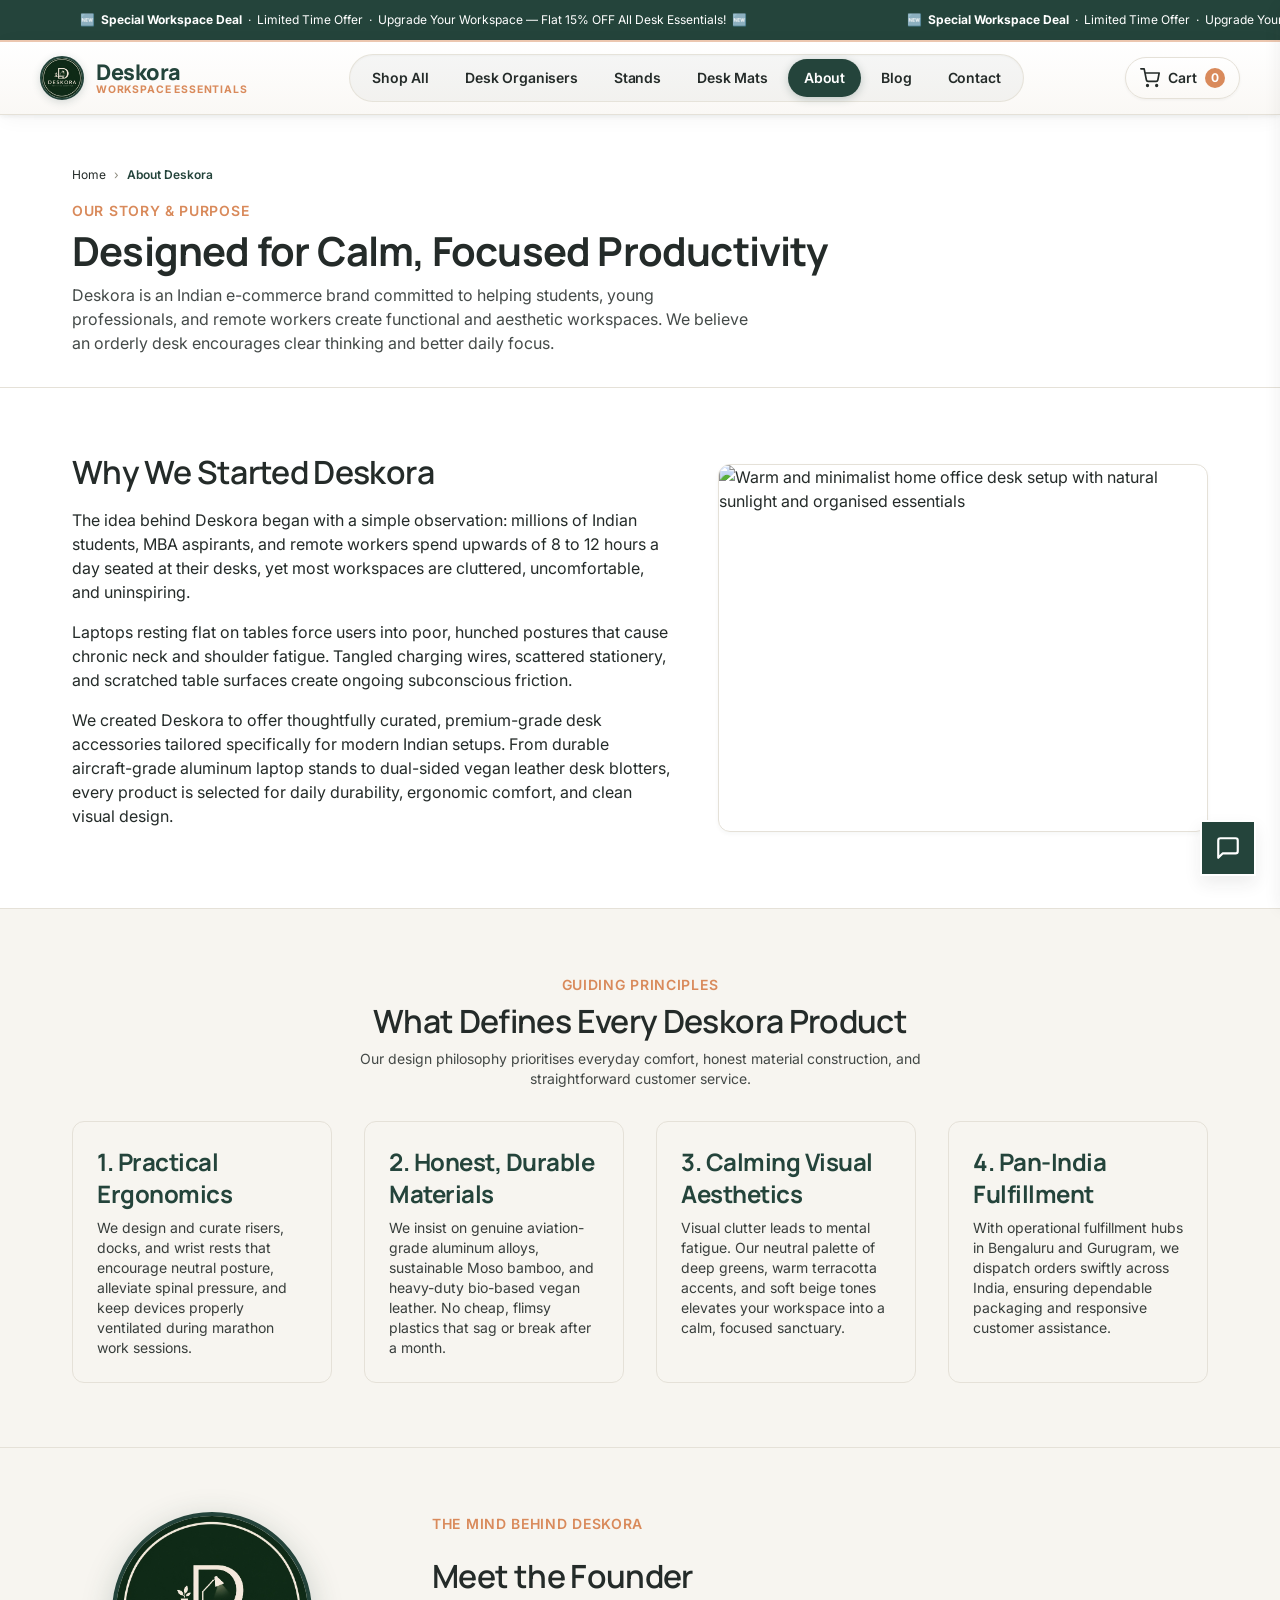
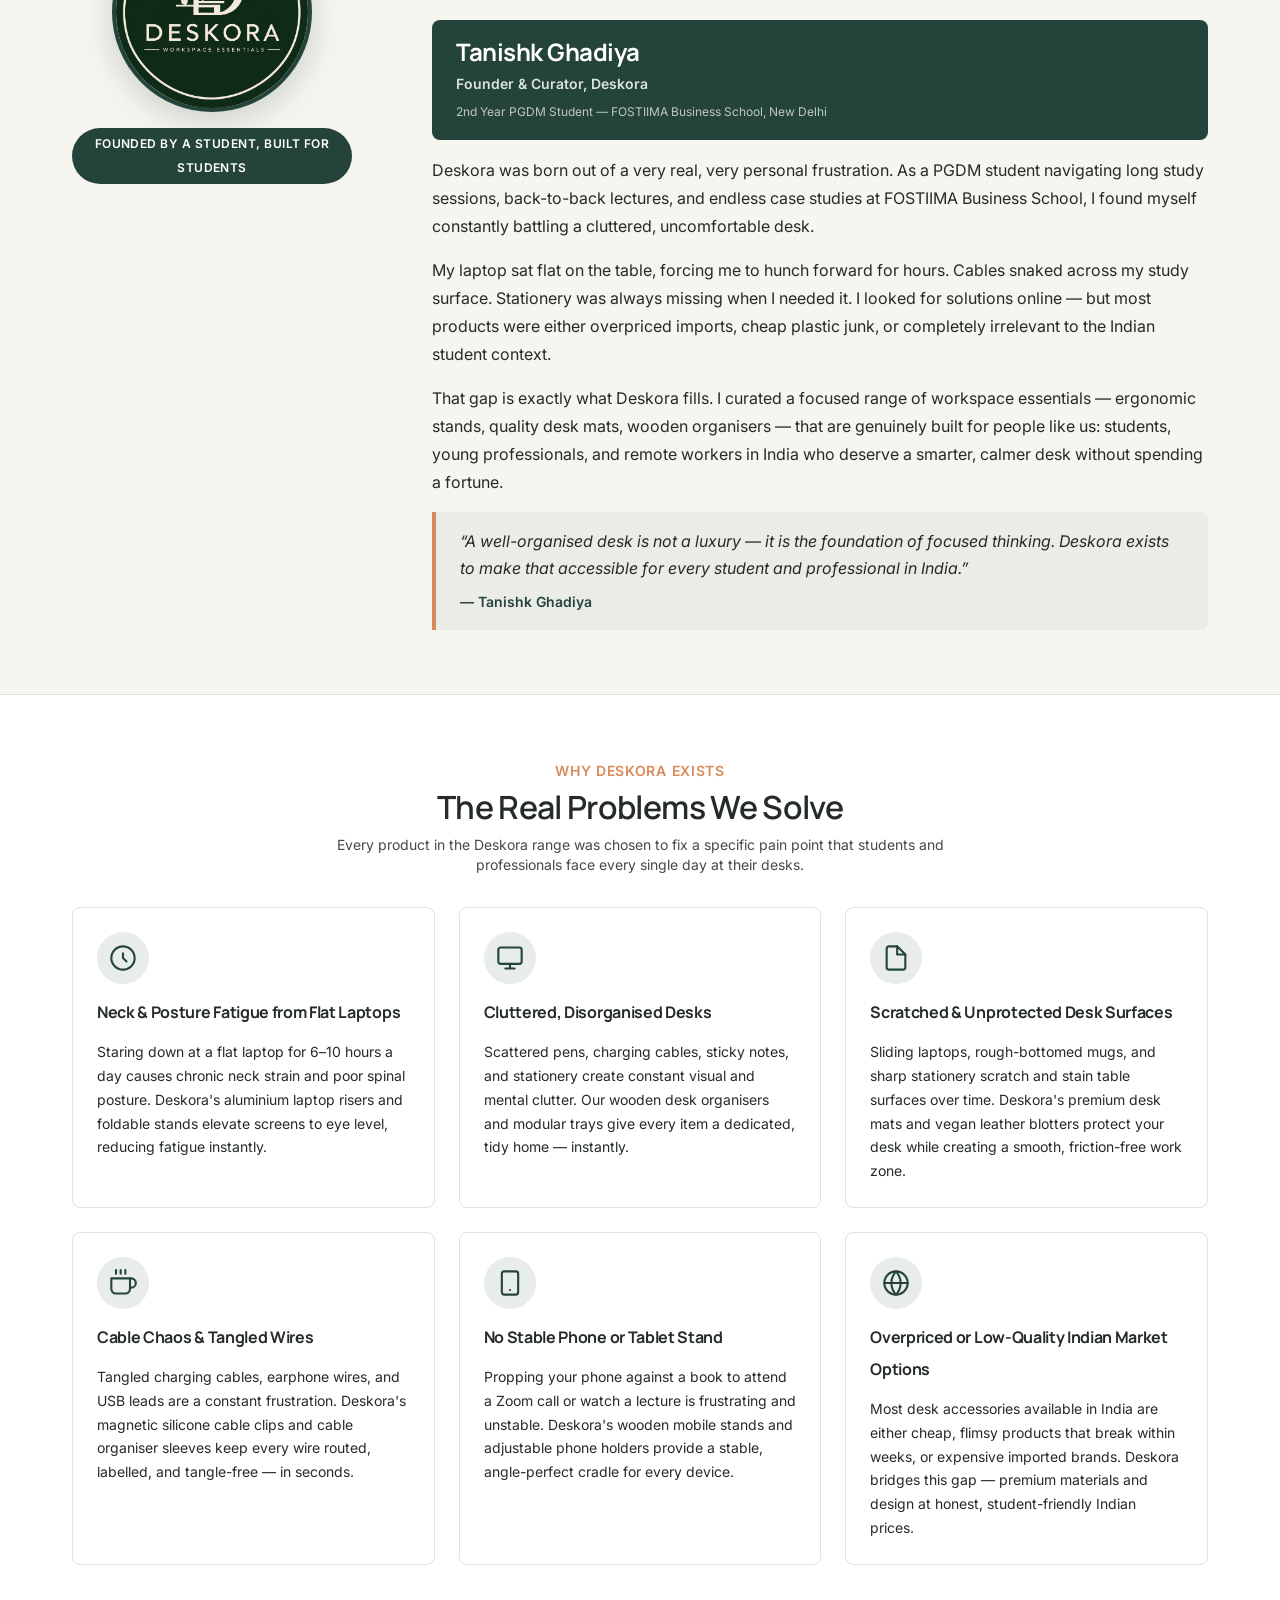
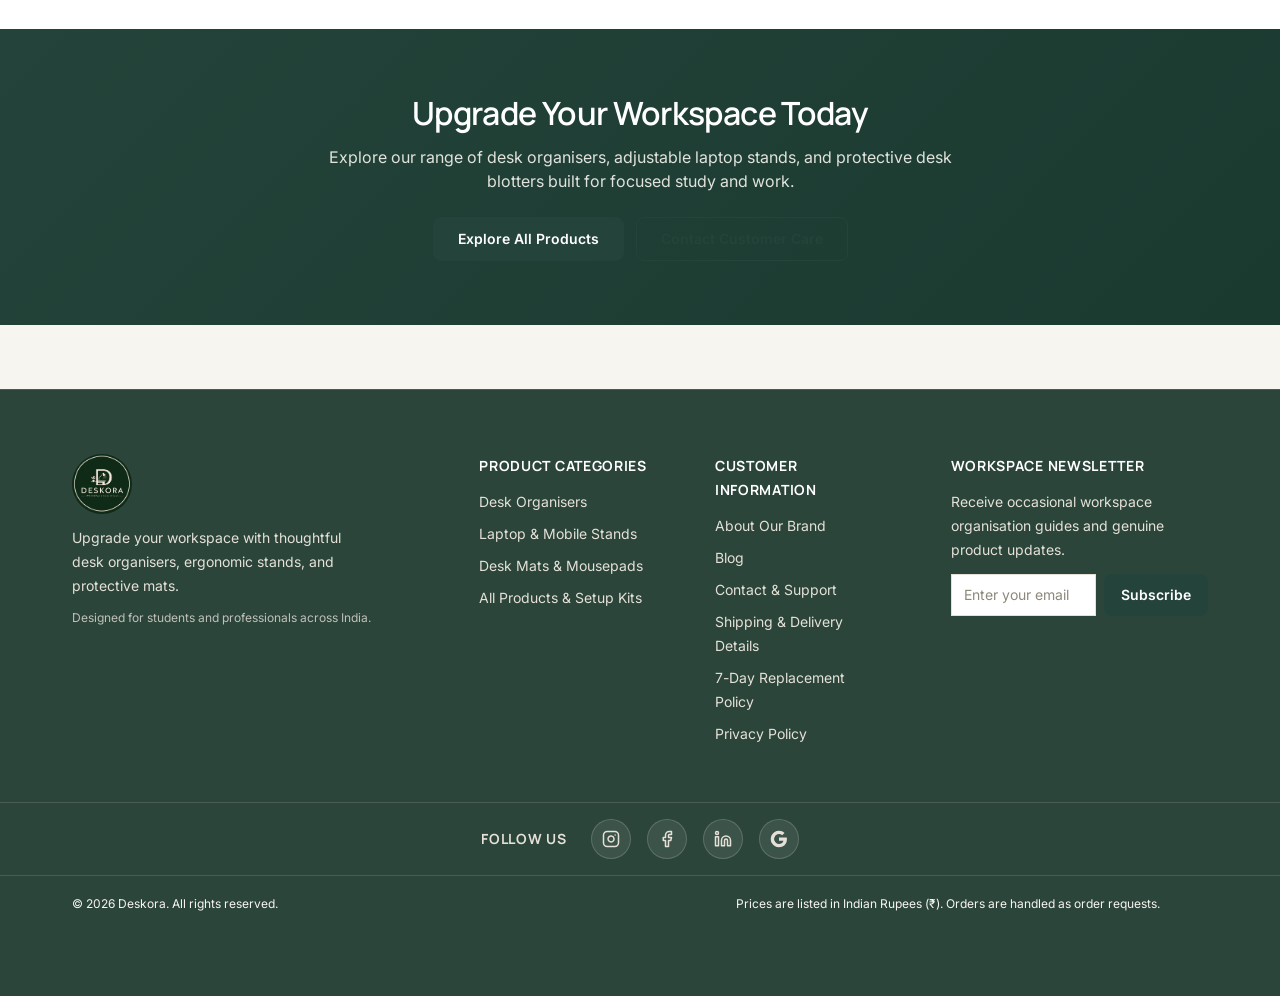
==== commit fb1b1685: "Add files via upload" ====
--- a/about-us.html
+++ b/about-us.html
@@ -399,7 +399,7 @@
 
   <!-- =========================================================================
        3. REUSABLE FOOTER
-       ========================================================================= -->
+       ========================================================================= -->
   <footer class="site-footer">
     <div class="container footer-grid">
       
@@ -412,7 +412,7 @@
           Upgrade your workspace with thoughtful desk organisers, ergonomic stands, and protective mats.
         </p>
         <p class="footer-note">
-          Fulfillment operations serving customers across India.
+          Designed for students and professionals across India.
         </p>
       </div>
 
@@ -432,6 +432,7 @@
         <h4 class="footer-heading">Customer Information</h4>
         <ul class="footer-links">
           <li><a href="about-us.html">About Our Brand</a></li>
+          <li><a href="blog.html">Blog</a></li>
           <li><a href="contact.html">Contact &amp; Support</a></li>
           <li><a href="shipping-delivery.html">Shipping &amp; Delivery Details</a></li>
           <li><a href="replacement-policy.html">7-Day Replacement Policy</a></li>
@@ -445,7 +446,7 @@
         <p class="footer-newsletter-text">
           Receive occasional workspace organisation guides and genuine product updates.
         </p>
-        <form class="newsletter-form" id="newsletter-form" novalidate>
+        <form class="newsletter-form" id="newsletter-form" action="https://formspree.io/f/mrpqzarp" method="POST" novalidate>
           <div class="form-group">
             <label for="newsletter-email" class="visually-hidden">Email address</label>
             <div class="newsletter-input-group">
@@ -460,11 +461,32 @@
 
     </div>
 
+    <!-- Follow Us Row -->
+    <div class="footer-social-row">
+      <div class="container footer-social-inner">
+        <span class="footer-social-label">Follow us</span>
+        <div class="footer-social-icons">
+          <a href="https://www.instagram.com/deskora.india/" class="footer-social-link" target="_blank" rel="noopener" aria-label="Deskora on Instagram">
+            <svg width="18" height="18" viewBox="0 0 24 24" fill="none" stroke="currentColor" stroke-width="2" stroke-linecap="round" stroke-linejoin="round" aria-hidden="true"><rect x="2" y="2" width="20" height="20" rx="5" ry="5"/><path d="M16 11.37A4 4 0 1 1 12.63 8 4 4 0 0 1 16 11.37z"/><line x1="17.5" y1="6.5" x2="17.51" y2="6.5"/></svg>
+          </a>
+          <a href="https://www.facebook.com/deskora.official/" class="footer-social-link" target="_blank" rel="noopener" aria-label="Deskora on Facebook">
+            <svg width="18" height="18" viewBox="0 0 24 24" fill="none" stroke="currentColor" stroke-width="2" stroke-linecap="round" stroke-linejoin="round" aria-hidden="true"><path d="M18 2h-3a5 5 0 0 0-5 5v3H7v4h3v8h4v-8h3l1-4h-4V7a1 1 0 0 1 1-1h3z"/></svg>
+          </a>
+          <a href="https://www.linkedin.com/company/deskora-workspace/" class="footer-social-link" target="_blank" rel="noopener" aria-label="Deskora on LinkedIn">
+            <svg width="18" height="18" viewBox="0 0 24 24" fill="none" stroke="currentColor" stroke-width="2" stroke-linecap="round" stroke-linejoin="round" aria-hidden="true"><path d="M16 8a6 6 0 0 1 6 6v7h-4v-7a2 2 0 0 0-2-2 2 2 0 0 0-2 2v7h-4v-7a6 6 0 0 1 6-6z"/><rect x="2" y="9" width="4" height="12"/><circle cx="4" cy="4" r="2"/></svg>
+          </a>
+          <a href="https://share.google/mTndYjYONSnc22Pq5" class="footer-social-link" target="_blank" rel="noopener" aria-label="Deskora on Google">
+            <svg width="18" height="18" viewBox="0 0 24 24" fill="currentColor" aria-hidden="true"><path d="M22.56 12.25c0-.78-.07-1.53-.2-2.25H12v4.26h5.92c-.26 1.37-1.04 2.53-2.21 3.31v2.77h3.57c2.08-1.92 3.28-4.74 3.28-8.09z"/><path d="M12 23c2.97 0 5.46-.98 7.28-2.66l-3.57-2.77c-.98.66-2.23 1.06-3.71 1.06-2.86 0-5.29-1.93-6.16-4.53H2.18v2.84C3.99 20.53 7.7 23 12 23z"/><path d="M5.84 14.09c-.22-.66-.35-1.36-.35-2.09s.13-1.43.35-2.09V7.06H2.18C1.43 8.55 1 10.22 1 12s.43 3.45 1.18 4.94l2.85-2.22.81-.63z"/><path d="M12 5.38c1.62 0 3.06.56 4.21 1.64l3.15-3.15C17.45 2.09 14.97 1 12 1 7.7 1 3.99 3.47 2.18 7.06l3.66 2.84c.87-2.6 3.3-4.52 6.16-4.52z"/></svg>
+          </a>
+        </div>
+      </div>
+    </div>
+
     <!-- Bottom Copyright Bar -->
     <div class="footer-bottom">
       <div class="container footer-bottom-inner">
-        <p>&copy; 2026 Deskora Retail India. All rights reserved.</p>
-        <p class="footer-disclaimer">Prices listed in Indian Rupees (₹). Secure checkout and genuine product fulfillment.</p>
+        <p>&copy; 2026 Deskora. All rights reserved.</p>
+        <p class="footer-disclaimer">Prices are listed in Indian Rupees (₹). Orders are handled as order requests.</p>
       </div>
     </div>
   </footer>
--- a/style.css
+++ b/style.css
@@ -1753,7 +1753,8 @@
 
 .footer-bottom {
   border-top: 1px solid rgba(229, 225, 216, 0.15);
-  padding: var(--spacing-4) 0;
+  padding-top: var(--spacing-4);
+  padding-bottom: var(--spacing-9);
 }
 
 .footer-bottom-inner {
@@ -1761,12 +1762,35 @@
   flex-direction: column;
   gap: var(--spacing-2);
   font-size: var(--font-size-caption);
-  color: var(--color-neutral-2);
-  opacity: 0.75;
-}
-
-.footer-bottom-inner p {
+  color: var(--color-neutral-1);
+  opacity: 1;
+}
+
+.footer-bottom-inner p,
+.footer-disclaimer {
+  color: var(--color-neutral-1);
   margin-bottom: 0;
+}
+
+.site-footer .form-feedback.success {
+  display: block;
+  background-color: var(--color-success-bg);
+  border: 1px solid var(--color-success-border);
+  color: var(--color-success-text-dark);
+}
+
+.site-footer .form-feedback.error {
+  display: block;
+  background-color: var(--color-error-bg);
+  border: 1px solid var(--color-error);
+  color: var(--color-error);
+}
+
+.site-footer .form-feedback.info {
+  display: block;
+  background-color: var(--color-info-bg);
+  border: 1px solid var(--color-primary);
+  color: var(--color-primary);
 }
 
 /* --------------------------------------------------------------------------
@@ -1833,6 +1857,7 @@
   .footer-bottom-inner {
     flex-direction: row;
     justify-content: space-between;
+    padding-right: var(--spacing-9);
   }
 
   /* Trust bar: 5 columns on tablet */
@@ -4738,3 +4763,367 @@
 .article-cta-box .btn {
   display: inline-block;
 }
+
+
+/* --------------------------------------------------------------------------
+   Footer Social Links (Follow Us Row)
+   -------------------------------------------------------------------------- */
+.footer-social-row {
+  border-top: 1px solid rgba(229, 225, 216, 0.15);
+  padding: var(--spacing-4) 0;
+}
+
+.footer-social-inner {
+  display: flex;
+  flex-direction: column;
+  align-items: center;
+  gap: var(--spacing-3);
+  text-align: center;
+}
+
+.footer-social-label {
+  font-family: var(--font-heading);
+  font-size: var(--font-size-small);
+  font-weight: 700;
+  text-transform: uppercase;
+  letter-spacing: 0.05em;
+  color: var(--color-neutral-2);
+}
+
+.footer-social-icons {
+  display: flex;
+  align-items: center;
+  gap: var(--spacing-4);
+  flex-wrap: wrap;
+  justify-content: center;
+}
+
+.footer-social-link {
+  display: inline-flex;
+  align-items: center;
+  justify-content: center;
+  width: 40px;
+  height: 40px;
+  border-radius: 50%;
+  background-color: rgba(247, 245, 240, 0.08);
+  border: 1px solid rgba(229, 225, 216, 0.2);
+  color: var(--color-neutral-2);
+  text-decoration: none;
+  transition: background-color var(--transition-base), color var(--transition-base), border-color var(--transition-base);
+}
+
+.footer-social-link:hover,
+.footer-social-link:focus-visible {
+  background-color: var(--color-accent);
+  border-color: var(--color-accent);
+  color: var(--color-white);
+  outline-offset: 3px;
+}
+
+.footer-social-link svg {
+  display: block;
+  flex-shrink: 0;
+}
+
+@media (min-width: 768px) {
+  .footer-social-inner {
+    flex-direction: row;
+    justify-content: center;
+    gap: var(--spacing-5);
+  }
+}
+
+/* --------------------------------------------------------------------------
+   Homepage: Why Choose Deskora Section
+   -------------------------------------------------------------------------- */
+.why-choose-section {
+  background-color: var(--color-white);
+  padding: var(--spacing-7) 0;
+}
+
+.why-choose-grid {
+  display: grid;
+  grid-template-columns: 1fr;
+  gap: var(--spacing-5);
+  margin-top: var(--spacing-6);
+}
+
+.why-choose-card {
+  background-color: var(--color-neutral-1);
+  border: 1px solid var(--color-neutral-2);
+  border-radius: var(--border-radius-lg);
+  padding: var(--spacing-5);
+}
+
+.why-choose-icon {
+  font-size: 2rem;
+  margin-bottom: var(--spacing-3);
+  display: block;
+}
+
+.why-choose-title {
+  font-family: var(--font-heading);
+  font-size: var(--font-size-h3);
+  font-weight: 600;
+  color: var(--color-primary);
+  margin-bottom: var(--spacing-2);
+}
+
+.why-choose-text {
+  font-size: var(--font-size-small);
+  color: var(--color-text);
+  line-height: var(--line-height-relaxed);
+  margin-bottom: 0;
+}
+
+@media (min-width: 768px) {
+  .why-choose-grid {
+    grid-template-columns: repeat(3, 1fr);
+  }
+}
+
+@media (min-width: 1024px) {
+  .why-choose-section {
+    padding: var(--spacing-8) 0;
+  }
+}
+
+/* --------------------------------------------------------------------------
+   Homepage: How Ordering Works Section
+   -------------------------------------------------------------------------- */
+.ordering-section {
+  background-color: var(--color-neutral-1);
+  padding: var(--spacing-7) 0;
+}
+
+.ordering-steps {
+  display: grid;
+  grid-template-columns: 1fr;
+  gap: var(--spacing-5);
+  margin-top: var(--spacing-6);
+}
+
+.ordering-step {
+  display: flex;
+  gap: var(--spacing-4);
+  align-items: flex-start;
+}
+
+.ordering-step-num {
+  flex-shrink: 0;
+  width: 40px;
+  height: 40px;
+  border-radius: 50%;
+  background-color: var(--color-primary);
+  color: var(--color-white);
+  font-family: var(--font-heading);
+  font-weight: 700;
+  font-size: 1rem;
+  display: flex;
+  align-items: center;
+  justify-content: center;
+}
+
+.ordering-step-body {
+  flex: 1;
+}
+
+.ordering-step-title {
+  font-family: var(--font-heading);
+  font-size: var(--font-size-h3);
+  font-weight: 600;
+  color: var(--color-primary);
+  margin-bottom: var(--spacing-1);
+}
+
+.ordering-step-text {
+  font-size: var(--font-size-small);
+  color: var(--color-text);
+  line-height: var(--line-height-relaxed);
+  margin-bottom: 0;
+}
+
+@media (min-width: 768px) {
+  .ordering-steps {
+    grid-template-columns: repeat(2, 1fr);
+  }
+}
+
+@media (min-width: 1024px) {
+  .ordering-steps {
+    grid-template-columns: repeat(4, 1fr);
+  }
+  .ordering-section {
+    padding: var(--spacing-8) 0;
+  }
+}
+
+/* --------------------------------------------------------------------------
+   Homepage: Latest from Blog Row
+   -------------------------------------------------------------------------- */
+.home-blog-section {
+  background-color: var(--color-white);
+  padding: var(--spacing-7) 0;
+}
+
+.home-blog-grid {
+  display: grid;
+  grid-template-columns: 1fr;
+  gap: var(--spacing-5);
+  margin-top: var(--spacing-6);
+}
+
+.home-blog-card {
+  background-color: var(--color-neutral-1);
+  border: 1px solid var(--color-neutral-2);
+  border-radius: var(--border-radius-lg);
+  padding: var(--spacing-5);
+  display: flex;
+  flex-direction: column;
+  gap: var(--spacing-3);
+  text-decoration: none;
+  color: inherit;
+  transition: box-shadow var(--transition-base), transform var(--transition-base), border-color var(--transition-base);
+}
+
+.home-blog-card:hover,
+.home-blog-card:focus-visible {
+  box-shadow: var(--shadow-md);
+  transform: translateY(-3px);
+  border-color: var(--color-card-border-hover);
+}
+
+.home-blog-label {
+  font-size: var(--font-size-caption);
+  font-weight: 600;
+  text-transform: uppercase;
+  letter-spacing: 0.05em;
+  color: var(--color-accent);
+}
+
+.home-blog-title {
+  font-family: var(--font-heading);
+  font-size: var(--font-size-h3);
+  font-weight: 600;
+  color: var(--color-primary);
+  margin-bottom: 0;
+}
+
+.home-blog-summary {
+  font-size: var(--font-size-small);
+  color: var(--color-text);
+  line-height: var(--line-height-relaxed);
+  margin-bottom: 0;
+  flex: 1;
+}
+
+.home-blog-read {
+  font-size: var(--font-size-small);
+  font-weight: 600;
+  color: var(--color-primary);
+  text-decoration: underline;
+  text-underline-offset: 3px;
+}
+
+.home-blog-card:hover .home-blog-read {
+  color: var(--color-accent);
+}
+
+@media (min-width: 768px) {
+  .home-blog-grid {
+    grid-template-columns: repeat(3, 1fr);
+  }
+}
+
+@media (min-width: 1024px) {
+  .home-blog-section {
+    padding: var(--spacing-8) 0;
+  }
+}
+
+/* --------------------------------------------------------------------------
+   Homepage: FAQ Section
+   -------------------------------------------------------------------------- */
+.faq-section {
+  background-color: var(--color-neutral-1);
+  padding: var(--spacing-7) 0;
+}
+
+.faq-list {
+  margin-top: var(--spacing-6);
+  display: flex;
+  flex-direction: column;
+  gap: var(--spacing-3);
+  max-width: 800px;
+  margin-left: auto;
+  margin-right: auto;
+}
+
+.faq-item {
+  background-color: var(--color-white);
+  border: 1px solid var(--color-neutral-2);
+  border-radius: var(--border-radius-md);
+  overflow: hidden;
+}
+
+.faq-question {
+  width: 100%;
+  display: flex;
+  justify-content: space-between;
+  align-items: center;
+  gap: var(--spacing-4);
+  padding: var(--spacing-4) var(--spacing-5);
+  background: none;
+  border: none;
+  font-family: var(--font-heading);
+  font-size: var(--font-size-body);
+  font-weight: 600;
+  color: var(--color-primary);
+  text-align: left;
+  cursor: pointer;
+  transition: background-color var(--transition-fast);
+}
+
+.faq-question:hover {
+  background-color: var(--color-neutral-1);
+}
+
+.faq-chevron {
+  flex-shrink: 0;
+  width: 20px;
+  height: 20px;
+  color: var(--color-primary);
+  transition: transform var(--transition-base);
+}
+
+.faq-item.is-open .faq-chevron {
+  transform: rotate(180deg);
+}
+
+.faq-answer {
+  display: none;
+  padding: 0 var(--spacing-5) var(--spacing-4);
+  font-size: var(--font-size-small);
+  color: var(--color-text);
+  line-height: var(--line-height-relaxed);
+}
+
+.faq-answer a {
+  color: var(--color-primary);
+  text-decoration: underline;
+  text-underline-offset: 3px;
+}
+
+.faq-answer a:hover {
+  color: var(--color-accent);
+}
+
+.faq-item.is-open .faq-answer {
+  display: block;
+}
+
+@media (min-width: 1024px) {
+  .faq-section {
+    padding: var(--spacing-8) 0;
+  }
+}
